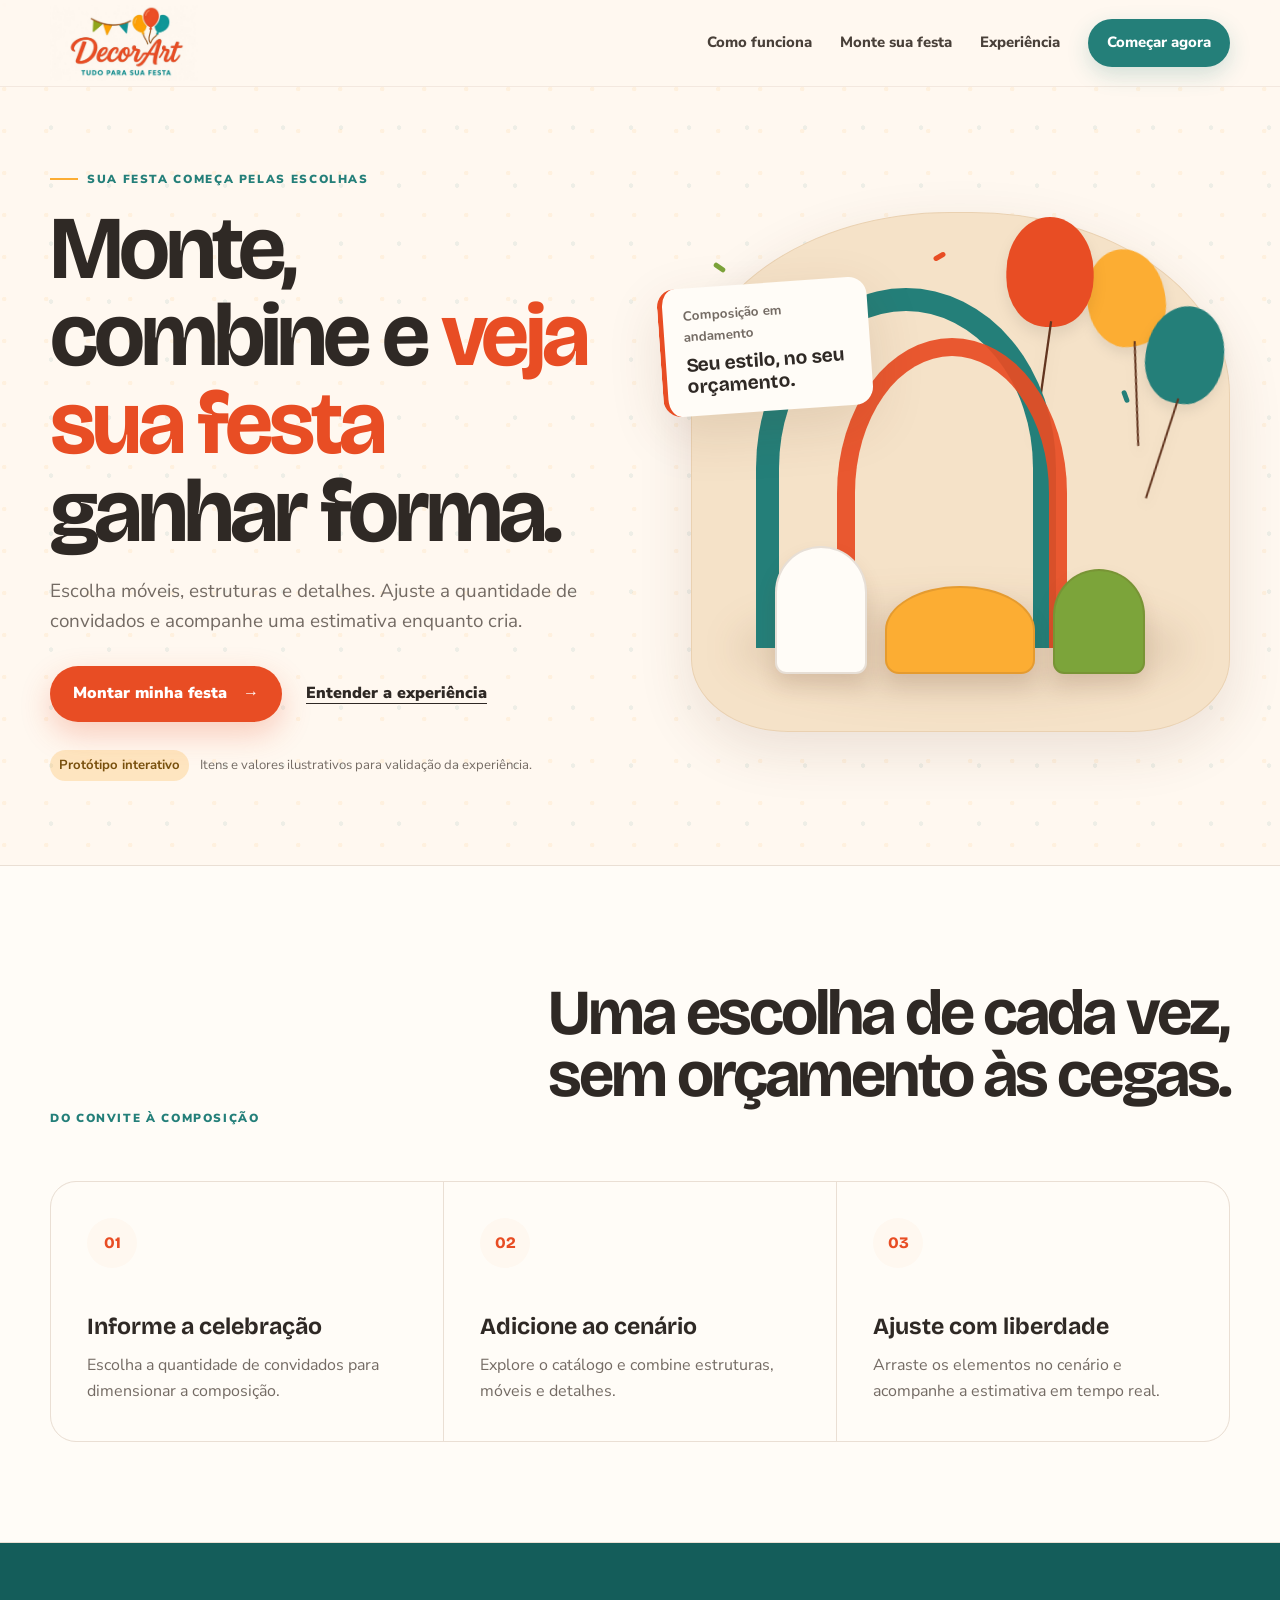
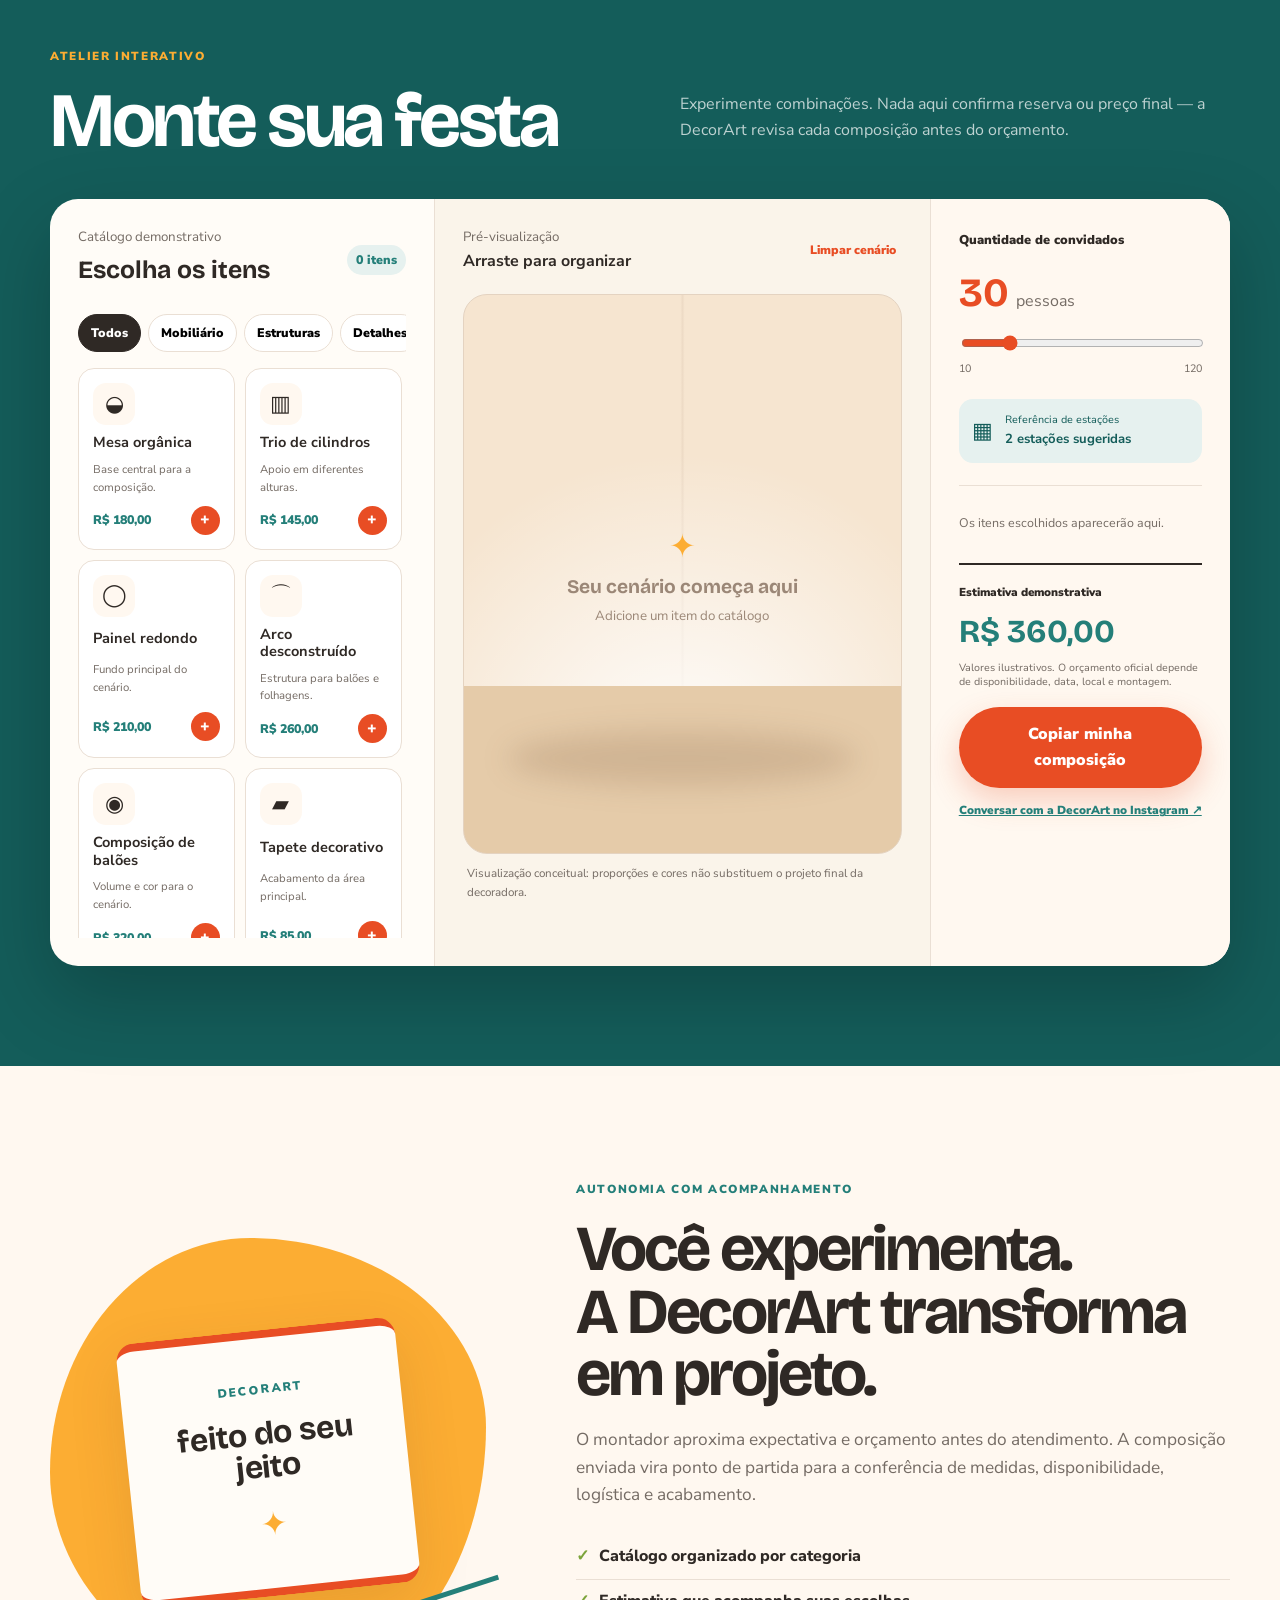
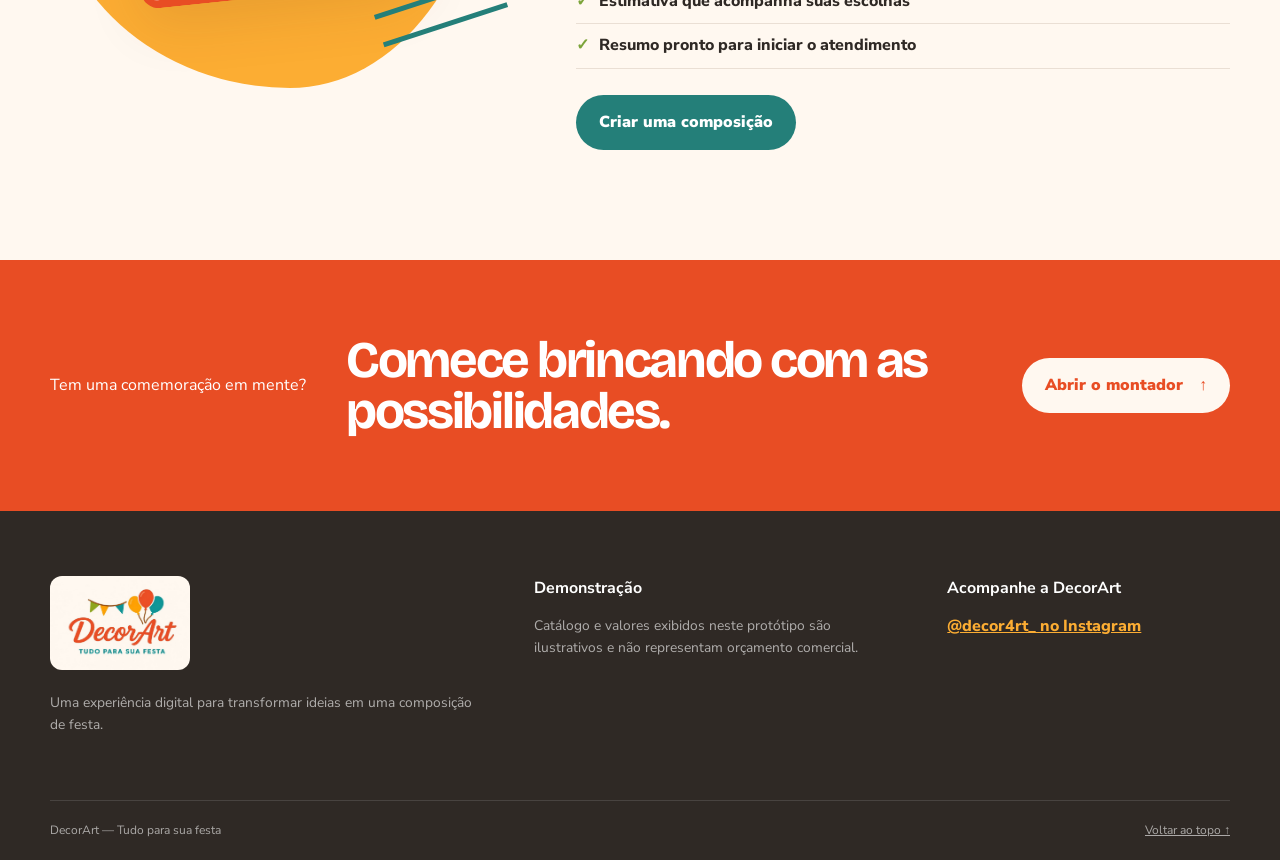
==== docs/index.html @ 65b1c670 "feat: publish interactive DecorArt demo" ====
<!doctype html>
<html lang="pt-BR">
<head>
<meta charset="utf-8">
<meta name="viewport" content="width=device-width, initial-scale=1">
<meta name="description" content="Protótipo interativo DecorArt para montar uma composição de festa.">
<meta name="robots" content="noindex,nofollow">
<meta name="theme-color" content="#e84d24">
<title>DecorArt — Monte sua festa</title>
<meta property="og:title" content="DecorArt — Monte sua festa">
<meta property="og:description" content="Protótipo interativo para escolher itens, organizar o cenário e acompanhar uma estimativa demonstrativa.">
<meta property="og:type" content="website">
<meta property="og:url" content="https://rsfbinformatica-n3.github.io/decorart-demo/">
<meta property="og:image" content="https://rsfbinformatica-n3.github.io/decorart-demo/assets/img/decorart-logo.jpg">
<link rel="icon" href="assets/img/decorart-logo.jpg">
<link rel="preconnect" href="https://fonts.googleapis.com">
<link rel="preconnect" href="https://fonts.gstatic.com" crossorigin>
<link href="https://fonts.googleapis.com/css2?family=Bricolage+Grotesque:opsz,wght@12..96,500;12..96,600;12..96,700;12..96,800&family=Nunito+Sans:wght@400;500;600;700;800&display=swap" rel="stylesheet">
<link rel="stylesheet" href="assets/css/site.css">
</head>
<body class="decorart-theme">
<a class="skip-link" href="#conteudo">Pular para o conteúdo</a>
<header class="site-header" id="topo"><div class="shell nav-wrap">
<a class="brand" href="./" aria-label="DecorArt — início"><img src="assets/img/decorart-logo.jpg" alt="DecorArt — Tudo para sua festa" width="190" height="134"></a>
<button class="nav-toggle" type="button" aria-expanded="false" aria-controls="menu-principal"><span></span><span></span><span></span><span class="sr-only">Abrir menu</span></button>
<nav id="menu-principal" class="main-nav" aria-label="Navegação principal"><a href="#como-funciona">Como funciona</a><a href="#montador">Monte sua festa</a><a href="#experiencia">Experiência</a><a class="nav-cta" href="#montador">Começar agora</a></nav>
</div></header>

<main id="conteudo">
  <section class="hero">
    <div class="shell hero-grid">
      <div class="hero-copy">
        <span class="eyebrow"><i></i> Sua festa começa pelas escolhas</span>
        <h1>Monte, combine e <em>veja sua festa</em> ganhar forma.</h1>
        <p class="hero-lead">Escolha móveis, estruturas e detalhes. Ajuste a quantidade de convidados e acompanhe uma estimativa enquanto cria.</p>
        <div class="hero-actions">
          <a class="button button-primary" href="#montador">Montar minha festa <span>→</span></a>
          <a class="text-link" href="#como-funciona">Entender a experiência</a>
        </div>
        <div class="demo-note"><strong>Protótipo interativo</strong><span>Itens e valores ilustrativos para validação da experiência.</span></div>
      </div>
      <div class="hero-scene" aria-label="Ilustração de uma composição de festa">
        <div class="confetti c1"></div><div class="confetti c2"></div><div class="confetti c3"></div>
        <div class="balloon b1"></div><div class="balloon b2"></div><div class="balloon b3"></div>
        <div class="arch arch-one"></div><div class="arch arch-two"></div>
        <div class="display-table"><span></span><span></span><span></span></div>
        <div class="scene-card"><small>Composição em andamento</small><strong>Seu estilo, no seu orçamento.</strong></div>
      </div>
    </div>
  </section>

  <section id="como-funciona" class="process-section">
    <div class="shell">
      <div class="section-heading"><span class="eyebrow">Do convite à composição</span><h2>Uma escolha de cada vez,<br>sem orçamento às cegas.</h2></div>
      <div class="process-grid">
        <article><span class="step-icon">01</span><h3>Informe a celebração</h3><p>Escolha a quantidade de convidados para dimensionar a composição.</p></article>
        <article><span class="step-icon">02</span><h3>Adicione ao cenário</h3><p>Explore o catálogo e combine estruturas, móveis e detalhes.</p></article>
        <article><span class="step-icon">03</span><h3>Ajuste com liberdade</h3><p>Arraste os elementos no cenário e acompanhe a estimativa em tempo real.</p></article>
      </div>
    </div>
  </section>

  <section id="montador" class="builder-section">
    <div class="shell">
      <div class="builder-intro">
        <div><span class="eyebrow light">Atelier interativo</span><h2>Monte sua festa</h2></div>
        <p>Experimente combinações. Nada aqui confirma reserva ou preço final — a DecorArt revisa cada composição antes do orçamento.</p>
      </div>
      <div class="builder-app" data-builder>
        <aside class="catalog-panel">
          <div class="panel-head"><div><small>Catálogo demonstrativo</small><h3>Escolha os itens</h3></div><span class="item-counter" data-item-counter>0 itens</span></div>
          <div class="category-filters" data-filters></div>
          <div class="catalog-grid" data-catalog></div>
        </aside>
        <section class="stage-panel">
          <div class="stage-toolbar"><div><small>Pré-visualização</small><strong>Arraste para organizar</strong></div><button type="button" class="clear-button" data-clear>Limpar cenário</button></div>
          <div class="party-stage" data-stage>
            <div class="stage-empty" data-empty><span>✦</span><strong>Seu cenário começa aqui</strong><small>Adicione um item do catálogo</small></div>
            <div class="stage-floor"></div>
          </div>
          <p class="stage-hint">Visualização conceitual: proporções e cores não substituem o projeto final da decoradora.</p>
        </section>
        <aside class="budget-panel">
          <div class="guest-control">
            <label for="guest-count">Quantidade de convidados</label>
            <div class="guest-value"><strong data-guest-output>30</strong><span>pessoas</span></div>
            <input id="guest-count" type="range" min="10" max="120" step="5" value="30" data-guests>
            <div class="range-labels"><span>10</span><span>120</span></div>
          </div>
          <div class="station-suggestion"><span>▦</span><div><small>Referência de estações</small><strong data-stations>2 estações sugeridas</strong></div></div>
          <div class="selection-list" data-selection><p class="empty-selection">Os itens escolhidos aparecerão aqui.</p></div>
          <div class="budget-total"><span>Estimativa demonstrativa</span><strong data-total>R$ 0,00</strong><small>Valores ilustrativos. O orçamento oficial depende de disponibilidade, data, local e montagem.</small></div>
          <button type="button" class="button button-primary button-full" data-summary>Copiar minha composição</button>
          <a class="instagram-cta" href="https://www.instagram.com/decor4rt_/" target="_blank" rel="noopener">Conversar com a DecorArt no Instagram ↗</a>
          <p class="copy-status" aria-live="polite" data-copy-status></p>
        </aside>
      </div>
    </div>
  </section>

  <section id="experiencia" class="experience-section">
    <div class="shell experience-grid">
      <div class="experience-art" aria-hidden="true"><div class="ticket"><span>DECORART</span><strong>feito do seu jeito</strong><i>✦</i></div><div class="ribbon"></div></div>
      <div class="experience-copy"><span class="eyebrow">Autonomia com acompanhamento</span><h2>Você experimenta.<br>A DecorArt transforma em projeto.</h2><p>O montador aproxima expectativa e orçamento antes do atendimento. A composição enviada vira ponto de partida para a conferência de medidas, disponibilidade, logística e acabamento.</p><ul><li>Catálogo organizado por categoria</li><li>Estimativa que acompanha suas escolhas</li><li>Resumo pronto para iniciar o atendimento</li></ul><a class="button button-secondary" href="#montador">Criar uma composição</a></div>
    </div>
  </section>

  <section class="final-cta"><div class="shell final-cta-inner"><span>Tem uma comemoração em mente?</span><h2>Comece brincando com as possibilidades.</h2><a class="button button-cream" href="#montador">Abrir o montador <span>↑</span></a></div></section>
</main>

<footer class="site-footer"><div class="shell footer-grid"><div><img class="footer-logo" src="assets/img/decorart-logo.jpg" alt="DecorArt" width="156" height="110"><p>Uma experiência digital para transformar ideias em uma composição de festa.</p></div><div><strong>Demonstração</strong><p>Catálogo e valores exibidos neste protótipo são ilustrativos e não representam orçamento comercial.</p></div><div><strong>Acompanhe a DecorArt</strong><a class="footer-link" href="https://www.instagram.com/decor4rt_/" target="_blank" rel="noopener">@decor4rt_ no Instagram</a></div></div><div class="shell footer-bottom"><span>DecorArt — Tudo para sua festa</span><a href="#topo">Voltar ao topo ↑</a></div></footer>
<script src="assets/js/builder.js"></script>
</body></html>
---- docs/assets/css/site.css ----
:root{--cream:#fff8f0;--paper:#fffcf7;--coral:#e84d24;--coral-dark:#c83d1b;--teal:#247f79;--teal-dark:#145d5a;--yellow:#fcad33;--green:#7ca43a;--cocoa:#62351f;--ink:#2f2925;--muted:#746b64;--line:#eadfd4;--white:#fff;--shadow:0 18px 55px rgba(88,48,28,.12);--display:"Bricolage Grotesque",sans-serif;--body:"Nunito Sans",sans-serif}*{box-sizing:border-box}html{scroll-behavior:smooth;max-width:100%;overflow-x:hidden}body{margin:0;background:var(--cream);color:var(--ink);font-family:var(--body);font-size:16px;line-height:1.6;-webkit-font-smoothing:antialiased;max-width:100%;overflow-x:hidden}body:before{content:"";position:fixed;inset:0;z-index:-1;pointer-events:none;background-image:radial-gradient(circle at 10% 12%,rgba(252,173,51,.09) 0 2px,transparent 2.5px),radial-gradient(circle at 88% 20%,rgba(36,127,121,.08) 0 2px,transparent 2.5px);background-size:42px 42px,58px 58px}.shell{width:min(1180px,calc(100% - 40px));margin-inline:auto}.skip-link{position:fixed;top:10px;left:10px;transform:translateY(-150%);z-index:100;background:var(--ink);color:#fff;padding:10px 16px;border-radius:8px}.skip-link:focus{transform:none}.sr-only{position:absolute;width:1px;height:1px;padding:0;margin:-1px;overflow:hidden;clip:rect(0,0,0,0);white-space:nowrap;border:0}a{color:inherit}button,input{font:inherit}.site-header{position:sticky;top:0;z-index:50;background:rgba(255,248,240,.92);backdrop-filter:blur(14px);border-bottom:1px solid rgba(98,53,31,.08)}.nav-wrap{height:86px;display:flex;align-items:center;justify-content:space-between}.brand{width:148px;height:76px;overflow:hidden;display:block}.brand img{width:100%;height:100%;object-fit:cover;object-position:center}.main-nav{display:flex;align-items:center;gap:28px}.main-nav a{text-decoration:none;font-weight:800;font-size:.93rem;color:#494039}.main-nav a:not(.nav-cta):hover{color:var(--coral)}.nav-cta{background:var(--teal);color:#fff!important;padding:12px 19px;border-radius:999px;box-shadow:0 8px 22px rgba(36,127,121,.2)}.nav-toggle{display:none;border:0;background:none;padding:8px}.nav-toggle span:not(.sr-only){display:block;width:24px;height:2px;background:var(--ink);margin:5px}.hero{padding:76px 0 84px;overflow:hidden}.hero-grid{display:grid;grid-template-columns:1.03fr .97fr;align-items:center;gap:68px}.eyebrow{display:inline-flex;align-items:center;gap:9px;text-transform:uppercase;letter-spacing:.14em;font-size:.73rem;font-weight:900;color:var(--teal)}.eyebrow i{width:28px;height:2px;background:var(--yellow);display:inline-block}.hero h1,.section-heading h2,.builder-intro h2,.experience-copy h2,.final-cta h2{font-family:var(--display);margin:16px 0 20px;letter-spacing:-.045em;line-height:.98}.hero h1{font-size:clamp(3.6rem,7vw,6.4rem);max-width:720px}.hero h1 em{font-style:normal;color:var(--coral);position:relative}.hero h1 em:after{content:"";position:absolute;left:3px;right:0;bottom:-4px;height:8px;background:url("data:image/svg+xml,%3Csvg xmlns='http://www.w3.org/2000/svg' width='300' height='8' viewBox='0 0 300 8'%3E%3Cpath d='M1 6c70-8 167 5 298-4' fill='none' stroke='%23fcad33' stroke-width='3' stroke-linecap='round'/%3E%3C/svg%3E") center/100% 100% no-repeat}.hero-lead{font-size:1.18rem;color:var(--muted);max-width:590px}.hero-actions{display:flex;align-items:center;gap:24px;margin-top:30px}.button{display:inline-flex;align-items:center;justify-content:center;gap:16px;border:0;border-radius:999px;padding:15px 23px;font-weight:900;text-decoration:none;cursor:pointer;transition:transform .2s,box-shadow .2s,background .2s}.button:hover{transform:translateY(-2px)}.button-primary{background:var(--coral);color:#fff;box-shadow:0 12px 30px rgba(232,77,36,.25)}.button-primary:hover{background:var(--coral-dark)}.button-secondary{background:var(--teal);color:#fff}.button-cream{background:var(--cream);color:var(--coral)}.text-link{font-weight:900;text-underline-offset:5px}.demo-note{display:flex;gap:11px;align-items:center;margin-top:28px;font-size:.82rem;color:var(--muted)}.demo-note strong{background:rgba(252,173,51,.25);color:#79500d;padding:5px 9px;border-radius:999px}.hero-scene{position:relative;min-height:520px;border-radius:48% 48% 18% 18%/35% 35% 14% 14%;background:#f5e2c8;border:1px solid #ead1b1;box-shadow:var(--shadow);isolation:isolate}.hero-scene:after{content:"";position:absolute;left:8%;right:8%;bottom:7%;height:18%;border-radius:50%;background:rgba(98,53,31,.11);filter:blur(18px);z-index:-1}.balloon{position:absolute;width:78px;height:98px;border-radius:50% 50% 45% 45%;filter:drop-shadow(0 7px 6px rgba(0,0,0,.08))}.balloon:after{content:"";position:absolute;top:95%;left:50%;height:105px;border-left:2px solid var(--cocoa);transform:rotate(8deg);transform-origin:top}.b1{background:var(--yellow);right:12%;top:7%;transform:rotate(-10deg)}.b2{background:var(--coral);right:26%;top:2%;transform:scale(1.12)}.b3{background:var(--teal);right:1%;top:18%;transform:rotate(10deg)}.arch{position:absolute;border-radius:50% 50% 0 0;border-style:solid;border-bottom:0}.arch-one{width:300px;height:360px;border-width:23px;border-color:var(--teal);left:12%;bottom:16%}.arch-two{width:230px;height:310px;border-width:18px;border-color:var(--coral);left:27%;bottom:16%;opacity:.92}.display-table{position:absolute;left:8%;right:8%;bottom:11%;display:flex;justify-content:center;align-items:flex-end;gap:18px}.display-table span{width:92px;height:128px;border-radius:50px 50px 12px 12px;background:var(--paper);border:2px solid rgba(98,53,31,.15);box-shadow:0 12px 20px rgba(98,53,31,.13)}.display-table span:nth-child(2){width:150px;height:88px;border-radius:50% 50% 14px 14px;background:var(--yellow)}.display-table span:nth-child(3){height:105px;background:var(--green)}.scene-card{position:absolute;left:-32px;top:70px;width:210px;background:var(--paper);padding:18px 20px;border-radius:18px;box-shadow:var(--shadow);transform:rotate(-4deg);border-left:5px solid var(--coral)}.scene-card small{display:block;color:var(--muted);font-weight:700}.scene-card strong{font-family:var(--display);display:block;font-size:1.2rem;line-height:1.15;margin-top:5px}.confetti{position:absolute;width:13px;height:5px;border-radius:6px}.c1{background:var(--green);left:4%;top:10%;transform:rotate(35deg)}.c2{background:var(--coral);left:45%;top:8%;transform:rotate(-30deg)}.c3{background:var(--teal);right:18%;top:35%;transform:rotate(70deg)}.process-section{padding:100px 0;background:var(--paper);border-block:1px solid var(--line)}.section-heading{display:flex;justify-content:space-between;align-items:flex-end;gap:30px}.section-heading h2{font-size:clamp(2.5rem,5vw,4.5rem)}.process-grid{display:grid;grid-template-columns:repeat(3,1fr);gap:1px;margin-top:54px;background:var(--line);border:1px solid var(--line);border-radius:26px;overflow:hidden}.process-grid article{background:var(--paper);padding:36px;min-height:250px}.step-icon{display:flex;width:50px;height:50px;align-items:center;justify-content:center;border-radius:50%;background:var(--cream);color:var(--coral);font-family:var(--display);font-weight:800}.process-grid h3{font-family:var(--display);font-size:1.45rem;margin:40px 0 8px}.process-grid p{color:var(--muted);margin:0}.builder-section{padding:100px 0;background:var(--teal-dark);color:#fff}.builder-intro{display:flex;align-items:flex-end;justify-content:space-between;gap:40px;margin-bottom:40px}.builder-intro h2{font-size:clamp(3rem,6vw,5rem);margin-bottom:0}.builder-intro p{max-width:550px;color:rgba(255,255,255,.72)}.eyebrow.light{color:var(--yellow)}.builder-app{display:grid;grid-template-columns:1.05fr 1.35fr .82fr;background:var(--paper);color:var(--ink);border-radius:28px;overflow:hidden;box-shadow:0 30px 80px rgba(0,0,0,.22);min-height:710px;min-width:0}.builder-app,.catalog-panel,.stage-panel,.budget-panel{min-width:0}.catalog-panel,.budget-panel{padding:28px}.catalog-panel{border-right:1px solid var(--line)}.budget-panel{border-left:1px solid var(--line);background:var(--cream)}.panel-head,.stage-toolbar{display:flex;justify-content:space-between;align-items:center;gap:15px;flex-wrap:wrap}.panel-head small,.stage-toolbar small{color:var(--muted);display:block}.panel-head h3{font-family:var(--display);font-size:1.55rem;margin:2px 0}.item-counter{font-size:.78rem;font-weight:900;color:var(--teal);background:#e6f1ef;padding:5px 9px;border-radius:999px}.category-filters{display:flex;gap:7px;overflow:auto;padding:22px 0 16px;scrollbar-width:none;max-width:100%}.filter-chip{border:1px solid var(--line);background:#fff;border-radius:999px;padding:8px 12px;white-space:nowrap;font-size:.78rem;font-weight:900;cursor:pointer}.filter-chip.active{background:var(--ink);border-color:var(--ink);color:#fff}.catalog-grid{display:grid;grid-template-columns:repeat(2,minmax(0,1fr));gap:10px;max-height:570px;overflow:auto;padding-right:4px;width:100%}.catalog-card{border:1px solid var(--line);background:#fff;border-radius:16px;padding:14px;display:grid;gap:9px;transition:.2s}.catalog-card:hover{border-color:var(--yellow);transform:translateY(-2px)}.catalog-icon{width:42px;height:42px;border-radius:13px;display:grid;place-items:center;background:var(--cream);font-size:1.35rem}.catalog-card strong{font-size:.91rem;line-height:1.2}.catalog-card small{font-size:.7rem;color:var(--muted)}.catalog-card footer{display:flex;align-items:center;justify-content:space-between}.catalog-card footer span{color:var(--teal);font-size:.78rem;font-weight:900}.add-item{width:29px;height:29px;border-radius:50%;border:0;background:var(--coral);color:#fff;font-weight:900;cursor:pointer}.stage-panel{padding:28px;background:#faf4ea;min-width:0}.stage-toolbar strong{display:block}.clear-button{border:0;background:transparent;color:var(--coral);font-size:.76rem;font-weight:900;cursor:pointer}.party-stage{height:560px;margin-top:20px;position:relative;overflow:hidden;border-radius:24px;border:1px solid #e4d3c1;background:linear-gradient(#f6e5d0 0 70%,#e5cba9 70%);touch-action:none}.party-stage:before{content:"";position:absolute;inset:0 0 30%;background:radial-gradient(circle at 50% 120%,rgba(255,255,255,.95),transparent 60%),linear-gradient(90deg,transparent 49.5%,rgba(98,53,31,.06) 50%,transparent 50.5%);pointer-events:none}.stage-floor{position:absolute;left:10%;right:10%;bottom:12%;height:10%;background:rgba(98,53,31,.15);filter:blur(14px);border-radius:50%;pointer-events:none}.stage-empty{position:absolute;inset:0;display:flex;flex-direction:column;align-items:center;justify-content:center;color:#9b8777;z-index:2}.stage-empty span{font-size:2rem;color:var(--yellow)}.stage-empty strong{font-family:var(--display);font-size:1.2rem}.stage-empty small{margin-top:3px}.stage-item{position:absolute;width:96px;min-height:84px;background:#fff;border:2px solid var(--teal);border-radius:18px;padding:12px 8px;text-align:center;box-shadow:0 12px 30px rgba(77,50,31,.17);cursor:grab;user-select:none;touch-action:none;z-index:4}.stage-item:active{cursor:grabbing}.stage-item .visual-icon{display:block;font-size:1.85rem}.stage-item strong{display:block;font-size:.72rem;line-height:1.1}.stage-item .qty-badge{position:absolute;top:-8px;right:-8px;background:var(--coral);color:#fff;width:23px;height:23px;border-radius:50%;font-size:.7rem;display:grid;place-items:center;font-weight:900}.stage-hint{font-size:.72rem;color:var(--muted);margin:10px 4px}.guest-control label{font-size:.8rem;font-weight:900}.guest-value{display:flex;align-items:baseline;gap:7px;margin:8px 0}.guest-value strong{font-family:var(--display);font-size:2.5rem;color:var(--coral)}.guest-value span{color:var(--muted)}input[type=range]{width:100%;accent-color:var(--coral)}.range-labels{display:flex;justify-content:space-between;font-size:.67rem;color:var(--muted)}.station-suggestion{display:flex;align-items:center;gap:12px;margin:22px 0;padding:13px;background:#e6f1ef;border-radius:14px;color:var(--teal-dark)}.station-suggestion>span{font-size:1.4rem}.station-suggestion small,.station-suggestion strong{display:block}.station-suggestion small{font-size:.66rem}.station-suggestion strong{font-size:.82rem}.selection-list{border-top:1px solid var(--line);padding-top:15px;max-height:210px;overflow:auto}.empty-selection{font-size:.78rem;color:var(--muted)}.selection-row{display:grid;grid-template-columns:1fr auto;gap:8px;align-items:center;padding:9px 0;border-bottom:1px dashed var(--line)}.selection-row strong{font-size:.78rem}.selection-row small{display:block;color:var(--muted)}.qty-controls{display:flex;align-items:center;gap:7px}.qty-controls button{width:24px;height:24px;border-radius:50%;border:1px solid var(--line);background:#fff;cursor:pointer}.qty-controls span{font-weight:900;font-size:.75rem}.budget-total{margin-top:18px;padding-top:18px;border-top:2px solid var(--ink)}.budget-total>span,.budget-total>small{display:block}.budget-total>span{font-size:.72rem;font-weight:900}.budget-total>strong{font-family:var(--display);display:block;font-size:2rem;color:var(--teal);margin:4px 0}.budget-total>small{font-size:.65rem;color:var(--muted);line-height:1.35}.button-full{width:100%;margin-top:18px}.instagram-cta{display:block;text-align:center;font-size:.73rem;font-weight:900;color:var(--teal);margin-top:13px}.copy-status{min-height:20px;text-align:center;font-size:.72rem;color:var(--green);font-weight:800}.experience-section{padding:110px 0}.experience-grid{display:grid;grid-template-columns:.8fr 1.2fr;gap:90px;align-items:center}.experience-art{min-height:450px;position:relative;background:var(--yellow);border-radius:46% 54% 45% 55%/52% 42% 58% 48%;display:grid;place-items:center}.ticket{width:280px;background:var(--paper);padding:38px 26px;border-radius:18px;box-shadow:var(--shadow);transform:rotate(-6deg);text-align:center;border-block:8px solid var(--coral)}.ticket span{letter-spacing:.2em;color:var(--teal);font-size:.75rem;font-weight:900}.ticket strong{font-family:var(--display);display:block;font-size:2rem;line-height:1.05;margin:15px 0}.ticket i{font-style:normal;color:var(--yellow);font-size:2rem}.ribbon{position:absolute;width:130px;height:34px;border:5px solid var(--teal);border-left:0;border-right:0;right:-20px;bottom:60px;transform:rotate(-18deg)}.experience-copy h2{font-size:clamp(2.8rem,5vw,4.8rem)}.experience-copy p{font-size:1.08rem;color:var(--muted)}.experience-copy ul{list-style:none;padding:0;margin:26px 0}.experience-copy li{padding:9px 0;border-bottom:1px solid var(--line);font-weight:800}.experience-copy li:before{content:"✓";color:var(--green);margin-right:10px}.final-cta{background:var(--coral);color:#fff;padding:75px 0}.final-cta-inner{display:grid;grid-template-columns:.7fr 1.7fr auto;align-items:center;gap:30px}.final-cta h2{font-size:clamp(2.2rem,4vw,4rem);margin:0}.site-footer{background:var(--ink);color:#fff;padding:65px 0 20px}.footer-grid{display:grid;grid-template-columns:1.2fr 1fr .8fr;gap:60px}.footer-grid p{color:rgba(255,255,255,.62);font-size:.86rem}.footer-logo{width:140px;height:94px;object-fit:cover;border-radius:12px}.footer-link{display:block;color:var(--yellow);margin-top:13px;font-weight:800}.footer-bottom{display:flex;justify-content:space-between;border-top:1px solid rgba(255,255,255,.12);margin-top:50px;padding-top:20px;font-size:.75rem;color:rgba(255,255,255,.6)}.footer-bottom a{color:inherit}.simple-page{padding:80px 0;min-height:60vh}.simple-page h1{font-family:var(--display);font-size:3rem}@media(max-width:1050px){.hero-grid{grid-template-columns:1fr;gap:50px}.hero-copy{max-width:760px}.hero-scene{max-width:650px;width:100%;margin:auto}.builder-app{grid-template-columns:1fr 1.15fr}.budget-panel{grid-column:1/-1;border-left:0;border-top:1px solid var(--line);display:grid;grid-template-columns:1fr 1fr;gap:20px}.budget-total,.button-full,.instagram-cta,.copy-status{grid-column:2}.experience-grid{gap:50px}.final-cta-inner{grid-template-columns:1fr auto}.final-cta-inner>span{grid-column:1/-1}}@media(max-width:760px){.shell{width:min(100% - 24px,1180px)}.nav-wrap{height:72px}.brand{width:118px;height:62px}.nav-toggle{display:block}.main-nav{position:absolute;top:72px;left:12px;right:12px;background:var(--paper);border:1px solid var(--line);border-radius:18px;padding:18px;display:none;flex-direction:column;align-items:stretch;gap:12px;box-shadow:var(--shadow)}.main-nav.open{display:flex}.main-nav a{padding:8px}.nav-cta{text-align:center}.hero{padding:42px 0 60px}.hero h1{font-size:clamp(3rem,15vw,4.6rem)}.hero-actions{align-items:flex-start;flex-direction:column}.demo-note{align-items:flex-start;flex-direction:column}.hero-scene{min-height:400px;border-radius:36px}.scene-card{left:14px;top:20px}.arch-one{width:240px;height:280px}.arch-two{width:180px;height:240px}.balloon{width:58px;height:75px}.process-section,.builder-section,.experience-section{padding:70px 0}.section-heading,.builder-intro{display:block}.process-grid{grid-template-columns:1fr}.process-grid article{min-height:0}.builder-app{grid-template-columns:1fr}.catalog-panel{border-right:0;border-bottom:1px solid var(--line);padding:18px}.catalog-grid{max-height:none}.stage-panel{padding:18px}.party-stage{height:430px}.budget-panel{grid-column:auto;display:block;border-top:1px solid var(--line)}.budget-total,.button-full,.instagram-cta,.copy-status{grid-column:auto}.experience-grid{grid-template-columns:1fr;gap:50px}.experience-art{min-height:360px}.ticket{width:230px}.final-cta-inner{display:flex;flex-direction:column;align-items:flex-start}.footer-grid{grid-template-columns:1fr;gap:30px}.footer-bottom{align-items:flex-start;flex-direction:column;gap:10px}}@media(max-width:420px){.catalog-grid{grid-template-columns:1fr 1fr}.catalog-card{padding:11px}.hero h1{font-size:3.15rem}.party-stage{height:390px}}@media(prefers-reduced-motion:reduce){html{scroll-behavior:auto}*,*:before,*:after{transition:none!important;animation:none!important}}:focus-visible{outline:3px solid var(--yellow);outline-offset:3px}
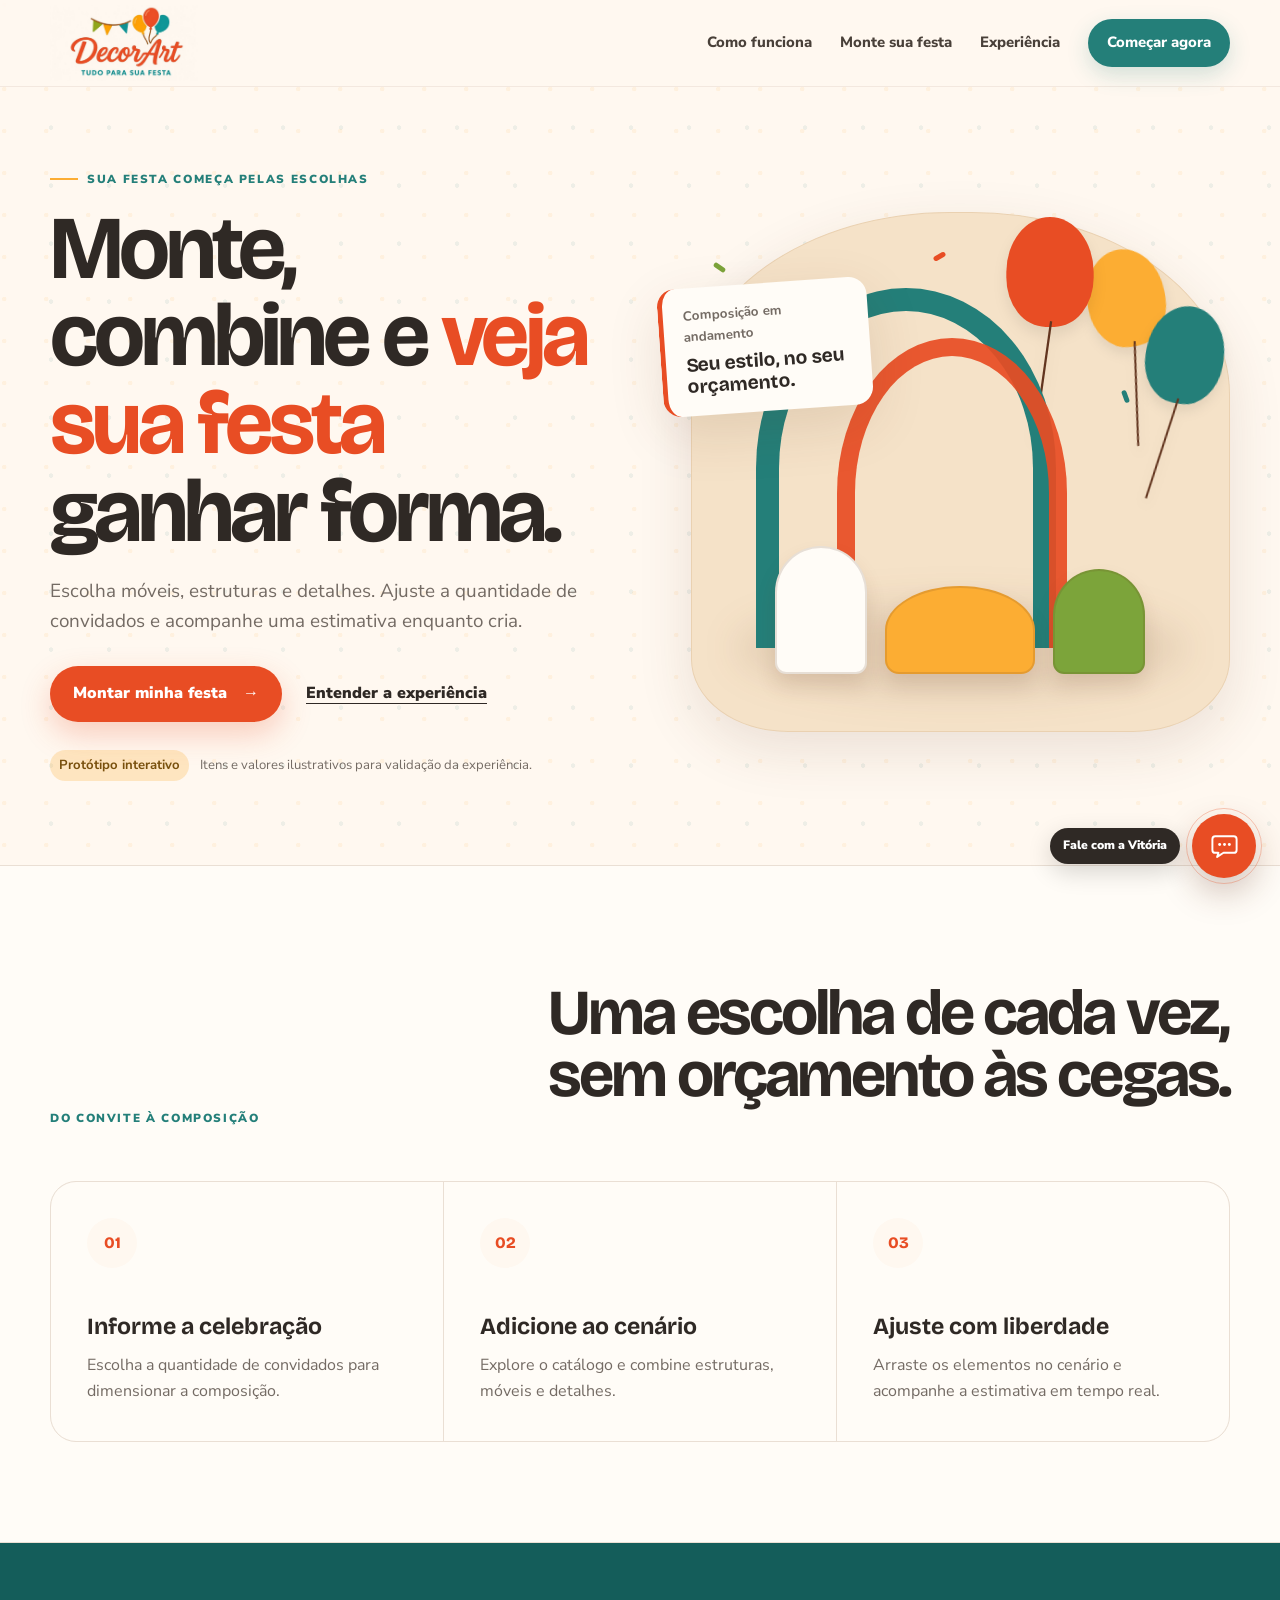
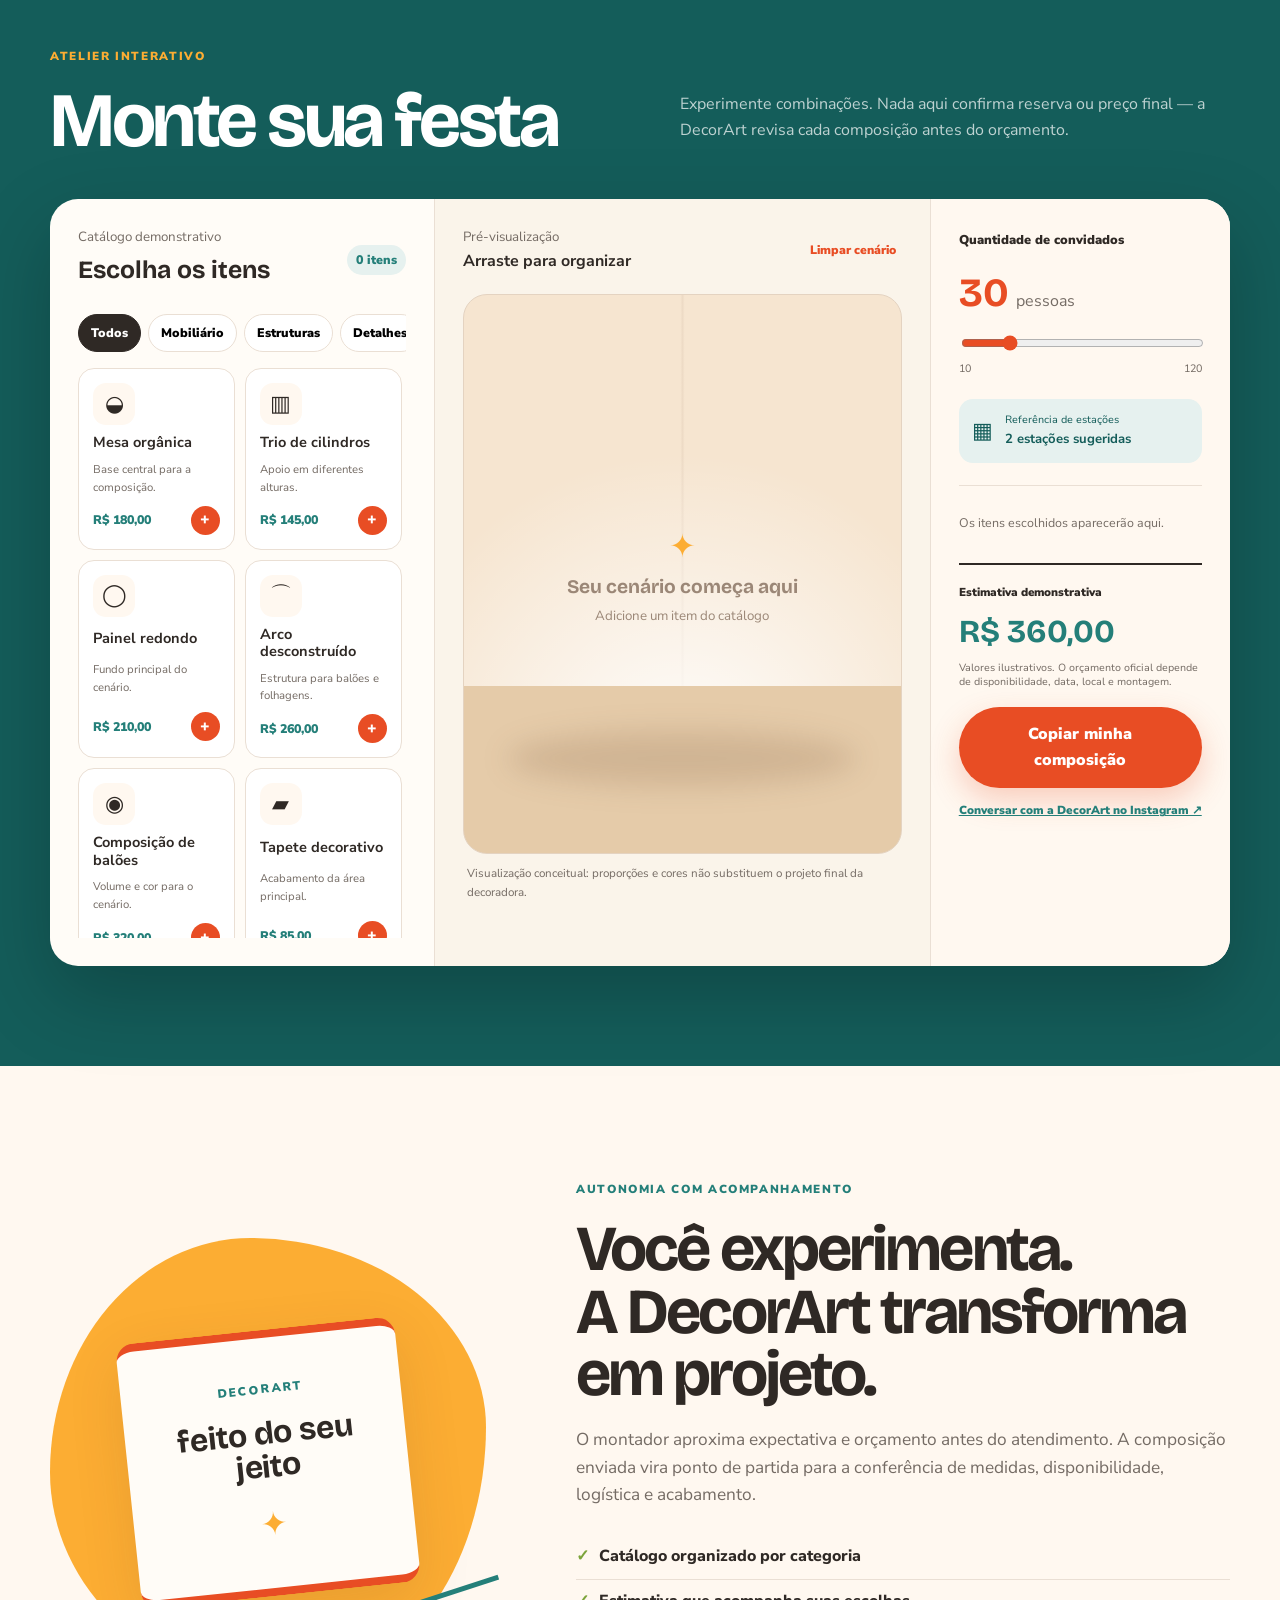
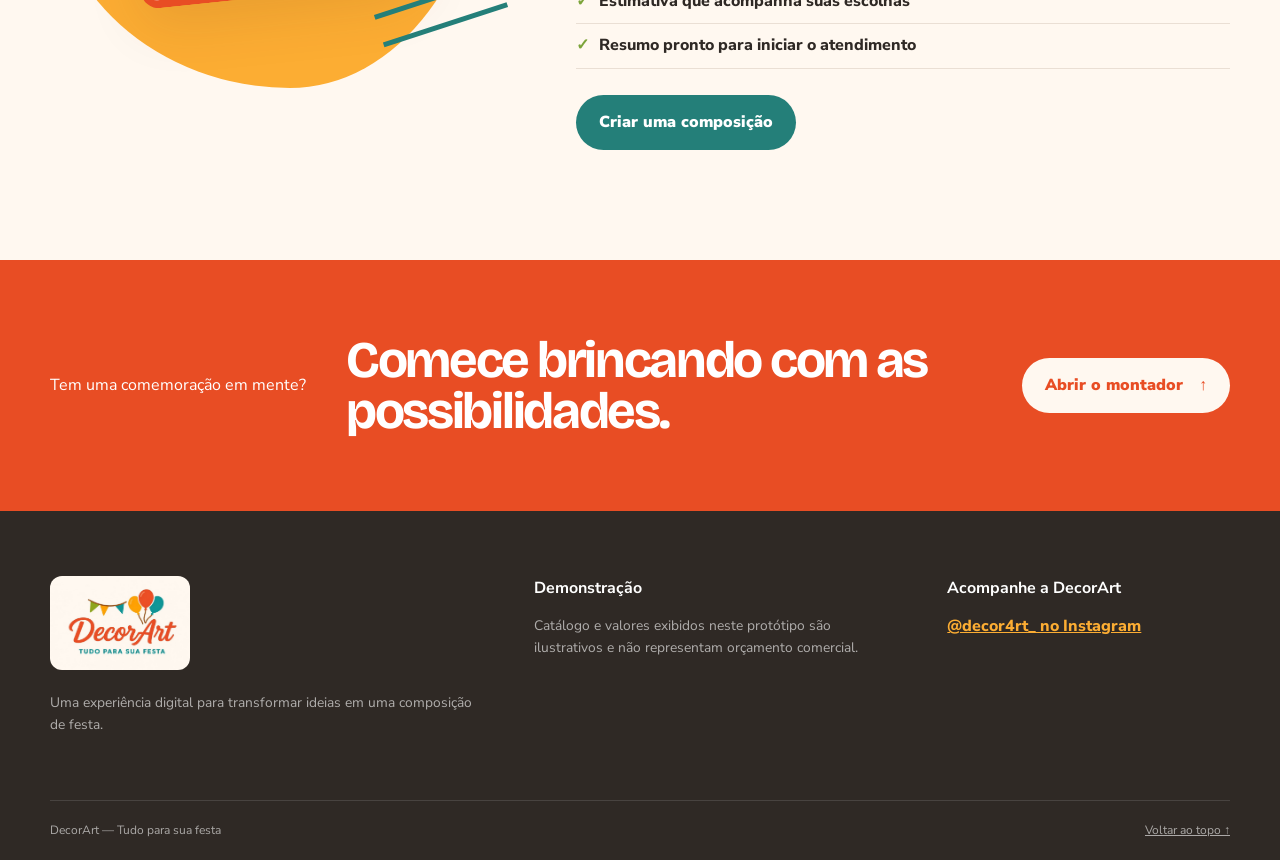
==== commit 4e0190c8: "feat: add Vitória chat assistant to static demo and theme - docs: chat-widget.js + site.css inclusio" ====
--- a/docs/index.html
+++ b/docs/index.html
@@ -110,4 +110,5 @@
 
 <footer class="site-footer"><div class="shell footer-grid"><div><img class="footer-logo" src="assets/img/decorart-logo.jpg" alt="DecorArt" width="156" height="110"><p>Uma experiência digital para transformar ideias em uma composição de festa.</p></div><div><strong>Demonstração</strong><p>Catálogo e valores exibidos neste protótipo são ilustrativos e não representam orçamento comercial.</p></div><div><strong>Acompanhe a DecorArt</strong><a class="footer-link" href="https://www.instagram.com/decor4rt_/" target="_blank" rel="noopener">@decor4rt_ no Instagram</a></div></div><div class="shell footer-bottom"><span>DecorArt — Tudo para sua festa</span><a href="#topo">Voltar ao topo ↑</a></div></footer>
 <script src="assets/js/builder.js"></script>
+<script src="assets/js/chat-widget.js"></script>
 </body></html>
--- a/docs/assets/css/site.css
+++ b/docs/assets/css/site.css
@@ -1 +1 @@
-:root{--cream:#fff8f0;--paper:#fffcf7;--coral:#e84d24;--coral-dark:#c83d1b;--teal:#247f79;--teal-dark:#145d5a;--yellow:#fcad33;--green:#7ca43a;--cocoa:#62351f;--ink:#2f2925;--muted:#746b64;--line:#eadfd4;--white:#fff;--shadow:0 18px 55px rgba(88,48,28,.12);--display:"Bricolage Grotesque",sans-serif;--body:"Nunito Sans",sans-serif}*{box-sizing:border-box}html{scroll-behavior:smooth;max-width:100%;overflow-x:hidden}body{margin:0;background:var(--cream);color:var(--ink);font-family:var(--body);font-size:16px;line-height:1.6;-webkit-font-smoothing:antialiased;max-width:100%;overflow-x:hidden}body:before{content:"";position:fixed;inset:0;z-index:-1;pointer-events:none;background-image:radial-gradient(circle at 10% 12%,rgba(252,173,51,.09) 0 2px,transparent 2.5px),radial-gradient(circle at 88% 20%,rgba(36,127,121,.08) 0 2px,transparent 2.5px);background-size:42px 42px,58px 58px}.shell{width:min(1180px,calc(100% - 40px));margin-inline:auto}.skip-link{position:fixed;top:10px;left:10px;transform:translateY(-150%);z-index:100;background:var(--ink);color:#fff;padding:10px 16px;border-radius:8px}.skip-link:focus{transform:none}.sr-only{position:absolute;width:1px;height:1px;padding:0;margin:-1px;overflow:hidden;clip:rect(0,0,0,0);white-space:nowrap;border:0}a{color:inherit}button,input{font:inherit}.site-header{position:sticky;top:0;z-index:50;background:rgba(255,248,240,.92);backdrop-filter:blur(14px);border-bottom:1px solid rgba(98,53,31,.08)}.nav-wrap{height:86px;display:flex;align-items:center;justify-content:space-between}.brand{width:148px;height:76px;overflow:hidden;display:block}.brand img{width:100%;height:100%;object-fit:cover;object-position:center}.main-nav{display:flex;align-items:center;gap:28px}.main-nav a{text-decoration:none;font-weight:800;font-size:.93rem;color:#494039}.main-nav a:not(.nav-cta):hover{color:var(--coral)}.nav-cta{background:var(--teal);color:#fff!important;padding:12px 19px;border-radius:999px;box-shadow:0 8px 22px rgba(36,127,121,.2)}.nav-toggle{display:none;border:0;background:none;padding:8px}.nav-toggle span:not(.sr-only){display:block;width:24px;height:2px;background:var(--ink);margin:5px}.hero{padding:76px 0 84px;overflow:hidden}.hero-grid{display:grid;grid-template-columns:1.03fr .97fr;align-items:center;gap:68px}.eyebrow{display:inline-flex;align-items:center;gap:9px;text-transform:uppercase;letter-spacing:.14em;font-size:.73rem;font-weight:900;color:var(--teal)}.eyebrow i{width:28px;height:2px;background:var(--yellow);display:inline-block}.hero h1,.section-heading h2,.builder-intro h2,.experience-copy h2,.final-cta h2{font-family:var(--display);margin:16px 0 20px;letter-spacing:-.045em;line-height:.98}.hero h1{font-size:clamp(3.6rem,7vw,6.4rem);max-width:720px}.hero h1 em{font-style:normal;color:var(--coral);position:relative}.hero h1 em:after{content:"";position:absolute;left:3px;right:0;bottom:-4px;height:8px;background:url("data:image/svg+xml,%3Csvg xmlns='http://www.w3.org/2000/svg' width='300' height='8' viewBox='0 0 300 8'%3E%3Cpath d='M1 6c70-8 167 5 298-4' fill='none' stroke='%23fcad33' stroke-width='3' stroke-linecap='round'/%3E%3C/svg%3E") center/100% 100% no-repeat}.hero-lead{font-size:1.18rem;color:var(--muted);max-width:590px}.hero-actions{display:flex;align-items:center;gap:24px;margin-top:30px}.button{display:inline-flex;align-items:center;justify-content:center;gap:16px;border:0;border-radius:999px;padding:15px 23px;font-weight:900;text-decoration:none;cursor:pointer;transition:transform .2s,box-shadow .2s,background .2s}.button:hover{transform:translateY(-2px)}.button-primary{background:var(--coral);color:#fff;box-shadow:0 12px 30px rgba(232,77,36,.25)}.button-primary:hover{background:var(--coral-dark)}.button-secondary{background:var(--teal);color:#fff}.button-cream{background:var(--cream);color:var(--coral)}.text-link{font-weight:900;text-underline-offset:5px}.demo-note{display:flex;gap:11px;align-items:center;margin-top:28px;font-size:.82rem;color:var(--muted)}.demo-note strong{background:rgba(252,173,51,.25);color:#79500d;padding:5px 9px;border-radius:999px}.hero-scene{position:relative;min-height:520px;border-radius:48% 48% 18% 18%/35% 35% 14% 14%;background:#f5e2c8;border:1px solid #ead1b1;box-shadow:var(--shadow);isolation:isolate}.hero-scene:after{content:"";position:absolute;left:8%;right:8%;bottom:7%;height:18%;border-radius:50%;background:rgba(98,53,31,.11);filter:blur(18px);z-index:-1}.balloon{position:absolute;width:78px;height:98px;border-radius:50% 50% 45% 45%;filter:drop-shadow(0 7px 6px rgba(0,0,0,.08))}.balloon:after{content:"";position:absolute;top:95%;left:50%;height:105px;border-left:2px solid var(--cocoa);transform:rotate(8deg);transform-origin:top}.b1{background:var(--yellow);right:12%;top:7%;transform:rotate(-10deg)}.b2{background:var(--coral);right:26%;top:2%;transform:scale(1.12)}.b3{background:var(--teal);right:1%;top:18%;transform:rotate(10deg)}.arch{position:absolute;border-radius:50% 50% 0 0;border-style:solid;border-bottom:0}.arch-one{width:300px;height:360px;border-width:23px;border-color:var(--teal);left:12%;bottom:16%}.arch-two{width:230px;height:310px;border-width:18px;border-color:var(--coral);left:27%;bottom:16%;opacity:.92}.display-table{position:absolute;left:8%;right:8%;bottom:11%;display:flex;justify-content:center;align-items:flex-end;gap:18px}.display-table span{width:92px;height:128px;border-radius:50px 50px 12px 12px;background:var(--paper);border:2px solid rgba(98,53,31,.15);box-shadow:0 12px 20px rgba(98,53,31,.13)}.display-table span:nth-child(2){width:150px;height:88px;border-radius:50% 50% 14px 14px;background:var(--yellow)}.display-table span:nth-child(3){height:105px;background:var(--green)}.scene-card{position:absolute;left:-32px;top:70px;width:210px;background:var(--paper);padding:18px 20px;border-radius:18px;box-shadow:var(--shadow);transform:rotate(-4deg);border-left:5px solid var(--coral)}.scene-card small{display:block;color:var(--muted);font-weight:700}.scene-card strong{font-family:var(--display);display:block;font-size:1.2rem;line-height:1.15;margin-top:5px}.confetti{position:absolute;width:13px;height:5px;border-radius:6px}.c1{background:var(--green);left:4%;top:10%;transform:rotate(35deg)}.c2{background:var(--coral);left:45%;top:8%;transform:rotate(-30deg)}.c3{background:var(--teal);right:18%;top:35%;transform:rotate(70deg)}.process-section{padding:100px 0;background:var(--paper);border-block:1px solid var(--line)}.section-heading{display:flex;justify-content:space-between;align-items:flex-end;gap:30px}.section-heading h2{font-size:clamp(2.5rem,5vw,4.5rem)}.process-grid{display:grid;grid-template-columns:repeat(3,1fr);gap:1px;margin-top:54px;background:var(--line);border:1px solid var(--line);border-radius:26px;overflow:hidden}.process-grid article{background:var(--paper);padding:36px;min-height:250px}.step-icon{display:flex;width:50px;height:50px;align-items:center;justify-content:center;border-radius:50%;background:var(--cream);color:var(--coral);font-family:var(--display);font-weight:800}.process-grid h3{font-family:var(--display);font-size:1.45rem;margin:40px 0 8px}.process-grid p{color:var(--muted);margin:0}.builder-section{padding:100px 0;background:var(--teal-dark);color:#fff}.builder-intro{display:flex;align-items:flex-end;justify-content:space-between;gap:40px;margin-bottom:40px}.builder-intro h2{font-size:clamp(3rem,6vw,5rem);margin-bottom:0}.builder-intro p{max-width:550px;color:rgba(255,255,255,.72)}.eyebrow.light{color:var(--yellow)}.builder-app{display:grid;grid-template-columns:1.05fr 1.35fr .82fr;background:var(--paper);color:var(--ink);border-radius:28px;overflow:hidden;box-shadow:0 30px 80px rgba(0,0,0,.22);min-height:710px;min-width:0}.builder-app,.catalog-panel,.stage-panel,.budget-panel{min-width:0}.catalog-panel,.budget-panel{padding:28px}.catalog-panel{border-right:1px solid var(--line)}.budget-panel{border-left:1px solid var(--line);background:var(--cream)}.panel-head,.stage-toolbar{display:flex;justify-content:space-between;align-items:center;gap:15px;flex-wrap:wrap}.panel-head small,.stage-toolbar small{color:var(--muted);display:block}.panel-head h3{font-family:var(--display);font-size:1.55rem;margin:2px 0}.item-counter{font-size:.78rem;font-weight:900;color:var(--teal);background:#e6f1ef;padding:5px 9px;border-radius:999px}.category-filters{display:flex;gap:7px;overflow:auto;padding:22px 0 16px;scrollbar-width:none;max-width:100%}.filter-chip{border:1px solid var(--line);background:#fff;border-radius:999px;padding:8px 12px;white-space:nowrap;font-size:.78rem;font-weight:900;cursor:pointer}.filter-chip.active{background:var(--ink);border-color:var(--ink);color:#fff}.catalog-grid{display:grid;grid-template-columns:repeat(2,minmax(0,1fr));gap:10px;max-height:570px;overflow:auto;padding-right:4px;width:100%}.catalog-card{border:1px solid var(--line);background:#fff;border-radius:16px;padding:14px;display:grid;gap:9px;transition:.2s}.catalog-card:hover{border-color:var(--yellow);transform:translateY(-2px)}.catalog-icon{width:42px;height:42px;border-radius:13px;display:grid;place-items:center;background:var(--cream);font-size:1.35rem}.catalog-card strong{font-size:.91rem;line-height:1.2}.catalog-card small{font-size:.7rem;color:var(--muted)}.catalog-card footer{display:flex;align-items:center;justify-content:space-between}.catalog-card footer span{color:var(--teal);font-size:.78rem;font-weight:900}.add-item{width:29px;height:29px;border-radius:50%;border:0;background:var(--coral);color:#fff;font-weight:900;cursor:pointer}.stage-panel{padding:28px;background:#faf4ea;min-width:0}.stage-toolbar strong{display:block}.clear-button{border:0;background:transparent;color:var(--coral);font-size:.76rem;font-weight:900;cursor:pointer}.party-stage{height:560px;margin-top:20px;position:relative;overflow:hidden;border-radius:24px;border:1px solid #e4d3c1;background:linear-gradient(#f6e5d0 0 70%,#e5cba9 70%);touch-action:none}.party-stage:before{content:"";position:absolute;inset:0 0 30%;background:radial-gradient(circle at 50% 120%,rgba(255,255,255,.95),transparent 60%),linear-gradient(90deg,transparent 49.5%,rgba(98,53,31,.06) 50%,transparent 50.5%);pointer-events:none}.stage-floor{position:absolute;left:10%;right:10%;bottom:12%;height:10%;background:rgba(98,53,31,.15);filter:blur(14px);border-radius:50%;pointer-events:none}.stage-empty{position:absolute;inset:0;display:flex;flex-direction:column;align-items:center;justify-content:center;color:#9b8777;z-index:2}.stage-empty span{font-size:2rem;color:var(--yellow)}.stage-empty strong{font-family:var(--display);font-size:1.2rem}.stage-empty small{margin-top:3px}.stage-item{position:absolute;width:96px;min-height:84px;background:#fff;border:2px solid var(--teal);border-radius:18px;padding:12px 8px;text-align:center;box-shadow:0 12px 30px rgba(77,50,31,.17);cursor:grab;user-select:none;touch-action:none;z-index:4}.stage-item:active{cursor:grabbing}.stage-item .visual-icon{display:block;font-size:1.85rem}.stage-item strong{display:block;font-size:.72rem;line-height:1.1}.stage-item .qty-badge{position:absolute;top:-8px;right:-8px;background:var(--coral);color:#fff;width:23px;height:23px;border-radius:50%;font-size:.7rem;display:grid;place-items:center;font-weight:900}.stage-hint{font-size:.72rem;color:var(--muted);margin:10px 4px}.guest-control label{font-size:.8rem;font-weight:900}.guest-value{display:flex;align-items:baseline;gap:7px;margin:8px 0}.guest-value strong{font-family:var(--display);font-size:2.5rem;color:var(--coral)}.guest-value span{color:var(--muted)}input[type=range]{width:100%;accent-color:var(--coral)}.range-labels{display:flex;justify-content:space-between;font-size:.67rem;color:var(--muted)}.station-suggestion{display:flex;align-items:center;gap:12px;margin:22px 0;padding:13px;background:#e6f1ef;border-radius:14px;color:var(--teal-dark)}.station-suggestion>span{font-size:1.4rem}.station-suggestion small,.station-suggestion strong{display:block}.station-suggestion small{font-size:.66rem}.station-suggestion strong{font-size:.82rem}.selection-list{border-top:1px solid var(--line);padding-top:15px;max-height:210px;overflow:auto}.empty-selection{font-size:.78rem;color:var(--muted)}.selection-row{display:grid;grid-template-columns:1fr auto;gap:8px;align-items:center;padding:9px 0;border-bottom:1px dashed var(--line)}.selection-row strong{font-size:.78rem}.selection-row small{display:block;color:var(--muted)}.qty-controls{display:flex;align-items:center;gap:7px}.qty-controls button{width:24px;height:24px;border-radius:50%;border:1px solid var(--line);background:#fff;cursor:pointer}.qty-controls span{font-weight:900;font-size:.75rem}.budget-total{margin-top:18px;padding-top:18px;border-top:2px solid var(--ink)}.budget-total>span,.budget-total>small{display:block}.budget-total>span{font-size:.72rem;font-weight:900}.budget-total>strong{font-family:var(--display);display:block;font-size:2rem;color:var(--teal);margin:4px 0}.budget-total>small{font-size:.65rem;color:var(--muted);line-height:1.35}.button-full{width:100%;margin-top:18px}.instagram-cta{display:block;text-align:center;font-size:.73rem;font-weight:900;color:var(--teal);margin-top:13px}.copy-status{min-height:20px;text-align:center;font-size:.72rem;color:var(--green);font-weight:800}.experience-section{padding:110px 0}.experience-grid{display:grid;grid-template-columns:.8fr 1.2fr;gap:90px;align-items:center}.experience-art{min-height:450px;position:relative;background:var(--yellow);border-radius:46% 54% 45% 55%/52% 42% 58% 48%;display:grid;place-items:center}.ticket{width:280px;background:var(--paper);padding:38px 26px;border-radius:18px;box-shadow:var(--shadow);transform:rotate(-6deg);text-align:center;border-block:8px solid var(--coral)}.ticket span{letter-spacing:.2em;color:var(--teal);font-size:.75rem;font-weight:900}.ticket strong{font-family:var(--display);display:block;font-size:2rem;line-height:1.05;margin:15px 0}.ticket i{font-style:normal;color:var(--yellow);font-size:2rem}.ribbon{position:absolute;width:130px;height:34px;border:5px solid var(--teal);border-left:0;border-right:0;right:-20px;bottom:60px;transform:rotate(-18deg)}.experience-copy h2{font-size:clamp(2.8rem,5vw,4.8rem)}.experience-copy p{font-size:1.08rem;color:var(--muted)}.experience-copy ul{list-style:none;padding:0;margin:26px 0}.experience-copy li{padding:9px 0;border-bottom:1px solid var(--line);font-weight:800}.experience-copy li:before{content:"✓";color:var(--green);margin-right:10px}.final-cta{background:var(--coral);color:#fff;padding:75px 0}.final-cta-inner{display:grid;grid-template-columns:.7fr 1.7fr auto;align-items:center;gap:30px}.final-cta h2{font-size:clamp(2.2rem,4vw,4rem);margin:0}.site-footer{background:var(--ink);color:#fff;padding:65px 0 20px}.footer-grid{display:grid;grid-template-columns:1.2fr 1fr .8fr;gap:60px}.footer-grid p{color:rgba(255,255,255,.62);font-size:.86rem}.footer-logo{width:140px;height:94px;object-fit:cover;border-radius:12px}.footer-link{display:block;color:var(--yellow);margin-top:13px;font-weight:800}.footer-bottom{display:flex;justify-content:space-between;border-top:1px solid rgba(255,255,255,.12);margin-top:50px;padding-top:20px;font-size:.75rem;color:rgba(255,255,255,.6)}.footer-bottom a{color:inherit}.simple-page{padding:80px 0;min-height:60vh}.simple-page h1{font-family:var(--display);font-size:3rem}@media(max-width:1050px){.hero-grid{grid-template-columns:1fr;gap:50px}.hero-copy{max-width:760px}.hero-scene{max-width:650px;width:100%;margin:auto}.builder-app{grid-template-columns:1fr 1.15fr}.budget-panel{grid-column:1/-1;border-left:0;border-top:1px solid var(--line);display:grid;grid-template-columns:1fr 1fr;gap:20px}.budget-total,.button-full,.instagram-cta,.copy-status{grid-column:2}.experience-grid{gap:50px}.final-cta-inner{grid-template-columns:1fr auto}.final-cta-inner>span{grid-column:1/-1}}@media(max-width:760px){.shell{width:min(100% - 24px,1180px)}.nav-wrap{height:72px}.brand{width:118px;height:62px}.nav-toggle{display:block}.main-nav{position:absolute;top:72px;left:12px;right:12px;background:var(--paper);border:1px solid var(--line);border-radius:18px;padding:18px;display:none;flex-direction:column;align-items:stretch;gap:12px;box-shadow:var(--shadow)}.main-nav.open{display:flex}.main-nav a{padding:8px}.nav-cta{text-align:center}.hero{padding:42px 0 60px}.hero h1{font-size:clamp(3rem,15vw,4.6rem)}.hero-actions{align-items:flex-start;flex-direction:column}.demo-note{align-items:flex-start;flex-direction:column}.hero-scene{min-height:400px;border-radius:36px}.scene-card{left:14px;top:20px}.arch-one{width:240px;height:280px}.arch-two{width:180px;height:240px}.balloon{width:58px;height:75px}.process-section,.builder-section,.experience-section{padding:70px 0}.section-heading,.builder-intro{display:block}.process-grid{grid-template-columns:1fr}.process-grid article{min-height:0}.builder-app{grid-template-columns:1fr}.catalog-panel{border-right:0;border-bottom:1px solid var(--line);padding:18px}.catalog-grid{max-height:none}.stage-panel{padding:18px}.party-stage{height:430px}.budget-panel{grid-column:auto;display:block;border-top:1px solid var(--line)}.budget-total,.button-full,.instagram-cta,.copy-status{grid-column:auto}.experience-grid{grid-template-columns:1fr;gap:50px}.experience-art{min-height:360px}.ticket{width:230px}.final-cta-inner{display:flex;flex-direction:column;align-items:flex-start}.footer-grid{grid-template-columns:1fr;gap:30px}.footer-bottom{align-items:flex-start;flex-direction:column;gap:10px}}@media(max-width:420px){.catalog-grid{grid-template-columns:1fr 1fr}.catalog-card{padding:11px}.hero h1{font-size:3.15rem}.party-stage{height:390px}}@media(prefers-reduced-motion:reduce){html{scroll-behavior:auto}*,*:before,*:after{transition:none!important;animation:none!important}}:focus-visible{outline:3px solid var(--yellow);outline-offset:3px}
+:root{--cream:#fff8f0;--paper:#fffcf7;--coral:#e84d24;--coral-dark:#c83d1b;--teal:#247f79;--teal-dark:#145d5a;--yellow:#fcad33;--green:#7ca43a;--cocoa:#62351f;--ink:#2f2925;--muted:#746b64;--line:#eadfd4;--white:#fff;--shadow:0 18px 55px rgba(88,48,28,.12);--display:"Bricolage Grotesque",sans-serif;--body:"Nunito Sans",sans-serif}*{box-sizing:border-box}html{scroll-behavior:smooth;max-width:100%;overflow-x:hidden}body{margin:0;background:var(--cream);color:var(--ink);font-family:var(--body);font-size:16px;line-height:1.6;-webkit-font-smoothing:antialiased;max-width:100%;overflow-x:hidden}body:before{content:"";position:fixed;inset:0;z-index:-1;pointer-events:none;background-image:radial-gradient(circle at 10% 12%,rgba(252,173,51,.09) 0 2px,transparent 2.5px),radial-gradient(circle at 88% 20%,rgba(36,127,121,.08) 0 2px,transparent 2.5px);background-size:42px 42px,58px 58px}.shell{width:min(1180px,calc(100% - 40px));margin-inline:auto}.skip-link{position:fixed;top:10px;left:10px;transform:translateY(-150%);z-index:100;background:var(--ink);color:#fff;padding:10px 16px;border-radius:8px}.skip-link:focus{transform:none}.sr-only{position:absolute;width:1px;height:1px;padding:0;margin:-1px;overflow:hidden;clip:rect(0,0,0,0);white-space:nowrap;border:0}a{color:inherit}button,input{font:inherit}.site-header{position:sticky;top:0;z-index:50;background:rgba(255,248,240,.92);backdrop-filter:blur(14px);border-bottom:1px solid rgba(98,53,31,.08)}.nav-wrap{height:86px;display:flex;align-items:center;justify-content:space-between}.brand{width:148px;height:76px;overflow:hidden;display:block}.brand img{width:100%;height:100%;object-fit:cover;object-position:center}.main-nav{display:flex;align-items:center;gap:28px}.main-nav a{text-decoration:none;font-weight:800;font-size:.93rem;color:#494039}.main-nav a:not(.nav-cta):hover{color:var(--coral)}.nav-cta{background:var(--teal);color:#fff!important;padding:12px 19px;border-radius:999px;box-shadow:0 8px 22px rgba(36,127,121,.2)}.nav-toggle{display:none;border:0;background:none;padding:8px}.nav-toggle span:not(.sr-only){display:block;width:24px;height:2px;background:var(--ink);margin:5px}.hero{padding:76px 0 84px;overflow:hidden}.hero-grid{display:grid;grid-template-columns:1.03fr .97fr;align-items:center;gap:68px}.eyebrow{display:inline-flex;align-items:center;gap:9px;text-transform:uppercase;letter-spacing:.14em;font-size:.73rem;font-weight:900;color:var(--teal)}.eyebrow i{width:28px;height:2px;background:var(--yellow);display:inline-block}.hero h1,.section-heading h2,.builder-intro h2,.experience-copy h2,.final-cta h2{font-family:var(--display);margin:16px 0 20px;letter-spacing:-.045em;line-height:.98}.hero h1{font-size:clamp(3.6rem,7vw,6.4rem);max-width:720px}.hero h1 em{font-style:normal;color:var(--coral);position:relative}.hero h1 em:after{content:"";position:absolute;left:3px;right:0;bottom:-4px;height:8px;background:url("data:image/svg+xml,%3Csvg xmlns='http://www.w3.org/2000/svg' width='300' height='8' viewBox='0 0 300 8'%3E%3Cpath d='M1 6c70-8 167 5 298-4' fill='none' stroke='%23fcad33' stroke-width='3' stroke-linecap='round'/%3E%3C/svg%3E") center/100% 100% no-repeat}.hero-lead{font-size:1.18rem;color:var(--muted);max-width:590px}.hero-actions{display:flex;align-items:center;gap:24px;margin-top:30px}.button{display:inline-flex;align-items:center;justify-content:center;gap:16px;border:0;border-radius:999px;padding:15px 23px;font-weight:900;text-decoration:none;cursor:pointer;transition:transform .2s,box-shadow .2s,background .2s}.button:hover{transform:translateY(-2px)}.button-primary{background:var(--coral);color:#fff;box-shadow:0 12px 30px rgba(232,77,36,.25)}.button-primary:hover{background:var(--coral-dark)}.button-secondary{background:var(--teal);color:#fff}.button-cream{background:var(--cream);color:var(--coral)}.text-link{font-weight:900;text-underline-offset:5px}.demo-note{display:flex;gap:11px;align-items:center;margin-top:28px;font-size:.82rem;color:var(--muted)}.demo-note strong{background:rgba(252,173,51,.25);color:#79500d;padding:5px 9px;border-radius:999px}.hero-scene{position:relative;min-height:520px;border-radius:48% 48% 18% 18%/35% 35% 14% 14%;background:#f5e2c8;border:1px solid #ead1b1;box-shadow:var(--shadow);isolation:isolate}.hero-scene:after{content:"";position:absolute;left:8%;right:8%;bottom:7%;height:18%;border-radius:50%;background:rgba(98,53,31,.11);filter:blur(18px);z-index:-1}.balloon{position:absolute;width:78px;height:98px;border-radius:50% 50% 45% 45%;filter:drop-shadow(0 7px 6px rgba(0,0,0,.08))}.balloon:after{content:"";position:absolute;top:95%;left:50%;height:105px;border-left:2px solid var(--cocoa);transform:rotate(8deg);transform-origin:top}.b1{background:var(--yellow);right:12%;top:7%;transform:rotate(-10deg)}.b2{background:var(--coral);right:26%;top:2%;transform:scale(1.12)}.b3{background:var(--teal);right:1%;top:18%;transform:rotate(10deg)}.arch{position:absolute;border-radius:50% 50% 0 0;border-style:solid;border-bottom:0}.arch-one{width:300px;height:360px;border-width:23px;border-color:var(--teal);left:12%;bottom:16%}.arch-two{width:230px;height:310px;border-width:18px;border-color:var(--coral);left:27%;bottom:16%;opacity:.92}.display-table{position:absolute;left:8%;right:8%;bottom:11%;display:flex;justify-content:center;align-items:flex-end;gap:18px}.display-table span{width:92px;height:128px;border-radius:50px 50px 12px 12px;background:var(--paper);border:2px solid rgba(98,53,31,.15);box-shadow:0 12px 20px rgba(98,53,31,.13)}.display-table span:nth-child(2){width:150px;height:88px;border-radius:50% 50% 14px 14px;background:var(--yellow)}.display-table span:nth-child(3){height:105px;background:var(--green)}.scene-card{position:absolute;left:-32px;top:70px;width:210px;background:var(--paper);padding:18px 20px;border-radius:18px;box-shadow:var(--shadow);transform:rotate(-4deg);border-left:5px solid var(--coral)}.scene-card small{display:block;color:var(--muted);font-weight:700}.scene-card strong{font-family:var(--display);display:block;font-size:1.2rem;line-height:1.15;margin-top:5px}.confetti{position:absolute;width:13px;height:5px;border-radius:6px}.c1{background:var(--green);left:4%;top:10%;transform:rotate(35deg)}.c2{background:var(--coral);left:45%;top:8%;transform:rotate(-30deg)}.c3{background:var(--teal);right:18%;top:35%;transform:rotate(70deg)}.process-section{padding:100px 0;background:var(--paper);border-block:1px solid var(--line)}.section-heading{display:flex;justify-content:space-between;align-items:flex-end;gap:30px}.section-heading h2{font-size:clamp(2.5rem,5vw,4.5rem)}.process-grid{display:grid;grid-template-columns:repeat(3,1fr);gap:1px;margin-top:54px;background:var(--line);border:1px solid var(--line);border-radius:26px;overflow:hidden}.process-grid article{background:var(--paper);padding:36px;min-height:250px}.step-icon{display:flex;width:50px;height:50px;align-items:center;justify-content:center;border-radius:50%;background:var(--cream);color:var(--coral);font-family:var(--display);font-weight:800}.process-grid h3{font-family:var(--display);font-size:1.45rem;margin:40px 0 8px}.process-grid p{color:var(--muted);margin:0}.builder-section{padding:100px 0;background:var(--teal-dark);color:#fff}.builder-intro{display:flex;align-items:flex-end;justify-content:space-between;gap:40px;margin-bottom:40px}.builder-intro h2{font-size:clamp(3rem,6vw,5rem);margin-bottom:0}.builder-intro p{max-width:550px;color:rgba(255,255,255,.72)}.eyebrow.light{color:var(--yellow)}.builder-app{display:grid;grid-template-columns:1.05fr 1.35fr .82fr;background:var(--paper);color:var(--ink);border-radius:28px;overflow:hidden;box-shadow:0 30px 80px rgba(0,0,0,.22);min-height:710px;min-width:0}.builder-app,.catalog-panel,.stage-panel,.budget-panel{min-width:0}.catalog-panel,.budget-panel{padding:28px}.catalog-panel{border-right:1px solid var(--line)}.budget-panel{border-left:1px solid var(--line);background:var(--cream)}.panel-head,.stage-toolbar{display:flex;justify-content:space-between;align-items:center;gap:15px;flex-wrap:wrap}.panel-head small,.stage-toolbar small{color:var(--muted);display:block}.panel-head h3{font-family:var(--display);font-size:1.55rem;margin:2px 0}.item-counter{font-size:.78rem;font-weight:900;color:var(--teal);background:#e6f1ef;padding:5px 9px;border-radius:999px}.category-filters{display:flex;gap:7px;overflow:auto;padding:22px 0 16px;scrollbar-width:none;max-width:100%}.filter-chip{border:1px solid var(--line);background:#fff;border-radius:999px;padding:8px 12px;white-space:nowrap;font-size:.78rem;font-weight:900;cursor:pointer}.filter-chip.active{background:var(--ink);border-color:var(--ink);color:#fff}.catalog-grid{display:grid;grid-template-columns:repeat(2,minmax(0,1fr));gap:10px;max-height:570px;overflow:auto;padding-right:4px;width:100%}.catalog-card{border:1px solid var(--line);background:#fff;border-radius:16px;padding:14px;display:grid;gap:9px;transition:.2s}.catalog-card:hover{border-color:var(--yellow);transform:translateY(-2px)}.catalog-icon{width:42px;height:42px;border-radius:13px;display:grid;place-items:center;background:var(--cream);font-size:1.35rem}.catalog-card strong{font-size:.91rem;line-height:1.2}.catalog-card small{font-size:.7rem;color:var(--muted)}.catalog-card footer{display:flex;align-items:center;justify-content:space-between}.catalog-card footer span{color:var(--teal);font-size:.78rem;font-weight:900}.add-item{width:29px;height:29px;border-radius:50%;border:0;background:var(--coral);color:#fff;font-weight:900;cursor:pointer}.stage-panel{padding:28px;background:#faf4ea;min-width:0}.stage-toolbar strong{display:block}.clear-button{border:0;background:transparent;color:var(--coral);font-size:.76rem;font-weight:900;cursor:pointer}.party-stage{height:560px;margin-top:20px;position:relative;overflow:hidden;border-radius:24px;border:1px solid #e4d3c1;background:linear-gradient(#f6e5d0 0 70%,#e5cba9 70%);touch-action:none}.party-stage:before{content:"";position:absolute;inset:0 0 30%;background:radial-gradient(circle at 50% 120%,rgba(255,255,255,.95),transparent 60%),linear-gradient(90deg,transparent 49.5%,rgba(98,53,31,.06) 50%,transparent 50.5%);pointer-events:none}.stage-floor{position:absolute;left:10%;right:10%;bottom:12%;height:10%;background:rgba(98,53,31,.15);filter:blur(14px);border-radius:50%;pointer-events:none}.stage-empty{position:absolute;inset:0;display:flex;flex-direction:column;align-items:center;justify-content:center;color:#9b8777;z-index:2}.stage-empty span{font-size:2rem;color:var(--yellow)}.stage-empty strong{font-family:var(--display);font-size:1.2rem}.stage-empty small{margin-top:3px}.stage-item{position:absolute;width:96px;min-height:84px;background:#fff;border:2px solid var(--teal);border-radius:18px;padding:12px 8px;text-align:center;box-shadow:0 12px 30px rgba(77,50,31,.17);cursor:grab;user-select:none;touch-action:none;z-index:4}.stage-item:active{cursor:grabbing}.stage-item .visual-icon{display:block;font-size:1.85rem}.stage-item strong{display:block;font-size:.72rem;line-height:1.1}.stage-item .qty-badge{position:absolute;top:-8px;right:-8px;background:var(--coral);color:#fff;width:23px;height:23px;border-radius:50%;font-size:.7rem;display:grid;place-items:center;font-weight:900}.stage-hint{font-size:.72rem;color:var(--muted);margin:10px 4px}.guest-control label{font-size:.8rem;font-weight:900}.guest-value{display:flex;align-items:baseline;gap:7px;margin:8px 0}.guest-value strong{font-family:var(--display);font-size:2.5rem;color:var(--coral)}.guest-value span{color:var(--muted)}input[type=range]{width:100%;accent-color:var(--coral)}.range-labels{display:flex;justify-content:space-between;font-size:.67rem;color:var(--muted)}.station-suggestion{display:flex;align-items:center;gap:12px;margin:22px 0;padding:13px;background:#e6f1ef;border-radius:14px;color:var(--teal-dark)}.station-suggestion>span{font-size:1.4rem}.station-suggestion small,.station-suggestion strong{display:block}.station-suggestion small{font-size:.66rem}.station-suggestion strong{font-size:.82rem}.selection-list{border-top:1px solid var(--line);padding-top:15px;max-height:210px;overflow:auto}.empty-selection{font-size:.78rem;color:var(--muted)}.selection-row{display:grid;grid-template-columns:1fr auto;gap:8px;align-items:center;padding:9px 0;border-bottom:1px dashed var(--line)}.selection-row strong{font-size:.78rem}.selection-row small{display:block;color:var(--muted)}.qty-controls{display:flex;align-items:center;gap:7px}.qty-controls button{width:24px;height:24px;border-radius:50%;border:1px solid var(--line);background:#fff;cursor:pointer}.qty-controls span{font-weight:900;font-size:.75rem}.budget-total{margin-top:18px;padding-top:18px;border-top:2px solid var(--ink)}.budget-total>span,.budget-total>small{display:block}.budget-total>span{font-size:.72rem;font-weight:900}.budget-total>strong{font-family:var(--display);display:block;font-size:2rem;color:var(--teal);margin:4px 0}.budget-total>small{font-size:.65rem;color:var(--muted);line-height:1.35}.button-full{width:100%;margin-top:18px}.instagram-cta{display:block;text-align:center;font-size:.73rem;font-weight:900;color:var(--teal);margin-top:13px}.copy-status{min-height:20px;text-align:center;font-size:.72rem;color:var(--green);font-weight:800}.experience-section{padding:110px 0}.experience-grid{display:grid;grid-template-columns:.8fr 1.2fr;gap:90px;align-items:center}.experience-art{min-height:450px;position:relative;background:var(--yellow);border-radius:46% 54% 45% 55%/52% 42% 58% 48%;display:grid;place-items:center}.ticket{width:280px;background:var(--paper);padding:38px 26px;border-radius:18px;box-shadow:var(--shadow);transform:rotate(-6deg);text-align:center;border-block:8px solid var(--coral)}.ticket span{letter-spacing:.2em;color:var(--teal);font-size:.75rem;font-weight:900}.ticket strong{font-family:var(--display);display:block;font-size:2rem;line-height:1.05;margin:15px 0}.ticket i{font-style:normal;color:var(--yellow);font-size:2rem}.ribbon{position:absolute;width:130px;height:34px;border:5px solid var(--teal);border-left:0;border-right:0;right:-20px;bottom:60px;transform:rotate(-18deg)}.experience-copy h2{font-size:clamp(2.8rem,5vw,4.8rem)}.experience-copy p{font-size:1.08rem;color:var(--muted)}.experience-copy ul{list-style:none;padding:0;margin:26px 0}.experience-copy li{padding:9px 0;border-bottom:1px solid var(--line);font-weight:800}.experience-copy li:before{content:"✓";color:var(--green);margin-right:10px}.final-cta{background:var(--coral);color:#fff;padding:75px 0}.final-cta-inner{display:grid;grid-template-columns:.7fr 1.7fr auto;align-items:center;gap:30px}.final-cta h2{font-size:clamp(2.2rem,4vw,4rem);margin:0}.site-footer{background:var(--ink);color:#fff;padding:65px 0 20px}.footer-grid{display:grid;grid-template-columns:1.2fr 1fr .8fr;gap:60px}.footer-grid p{color:rgba(255,255,255,.62);font-size:.86rem}.footer-logo{width:140px;height:94px;object-fit:cover;border-radius:12px}.footer-link{display:block;color:var(--yellow);margin-top:13px;font-weight:800}.footer-bottom{display:flex;justify-content:space-between;border-top:1px solid rgba(255,255,255,.12);margin-top:50px;padding-top:20px;font-size:.75rem;color:rgba(255,255,255,.6)}.footer-bottom a{color:inherit}.simple-page{padding:80px 0;min-height:60vh}.simple-page h1{font-family:var(--display);font-size:3rem}@media(max-width:1050px){.hero-grid{grid-template-columns:1fr;gap:50px}.hero-copy{max-width:760px}.hero-scene{max-width:650px;width:100%;margin:auto}.builder-app{grid-template-columns:1fr 1.15fr}.budget-panel{grid-column:1/-1;border-left:0;border-top:1px solid var(--line);display:grid;grid-template-columns:1fr 1fr;gap:20px}.budget-total,.button-full,.instagram-cta,.copy-status{grid-column:2}.experience-grid{gap:50px}.final-cta-inner{grid-template-columns:1fr auto}.final-cta-inner>span{grid-column:1/-1}}@media(max-width:760px){.shell{width:min(100% - 24px,1180px)}.nav-wrap{height:72px}.brand{width:118px;height:62px}.nav-toggle{display:block}.main-nav{position:absolute;top:72px;left:12px;right:12px;background:var(--paper);border:1px solid var(--line);border-radius:18px;padding:18px;display:none;flex-direction:column;align-items:stretch;gap:12px;box-shadow:var(--shadow)}.main-nav.open{display:flex}.main-nav a{padding:8px}.nav-cta{text-align:center}.hero{padding:42px 0 60px}.hero h1{font-size:clamp(3rem,15vw,4.6rem)}.hero-actions{align-items:flex-start;flex-direction:column}.demo-note{align-items:flex-start;flex-direction:column}.hero-scene{min-height:400px;border-radius:36px}.scene-card{left:14px;top:20px}.arch-one{width:240px;height:280px}.arch-two{width:180px;height:240px}.balloon{width:58px;height:75px}.process-section,.builder-section,.experience-section{padding:70px 0}.section-heading,.builder-intro{display:block}.process-grid{grid-template-columns:1fr}.process-grid article{min-height:0}.builder-app{grid-template-columns:1fr}.catalog-panel{border-right:0;border-bottom:1px solid var(--line);padding:18px}.catalog-grid{max-height:none}.stage-panel{padding:18px}.party-stage{height:430px}.budget-panel{grid-column:auto;display:block;border-top:1px solid var(--line)}.budget-total,.button-full,.instagram-cta,.copy-status{grid-column:auto}.experience-grid{grid-template-columns:1fr;gap:50px}.experience-art{min-height:360px}.ticket{width:230px}.final-cta-inner{display:flex;flex-direction:column;align-items:flex-start}.footer-grid{grid-template-columns:1fr;gap:30px}.footer-bottom{align-items:flex-start;flex-direction:column;gap:10px}}@media(max-width:420px){.catalog-grid{grid-template-columns:1fr 1fr}.catalog-card{padding:11px}.hero h1{font-size:3.15rem}.party-stage{height:390px}}@media(prefers-reduced-motion:reduce){html{scroll-behavior:auto}*,*:before,*:after{transition:none!important;animation:none!important}}:focus-visible{outline:3px solid var(--yellow);outline-offset:3px}.da-chat{position:fixed;right:24px;bottom:22px;z-index:1000;font-family:var(--body);color:var(--ink)}.da-chat-launcher{position:relative;width:64px;height:64px;border:0;border-radius:50%;background:var(--coral);color:#fff;display:grid;place-items:center;cursor:pointer;box-shadow:0 14px 34px rgba(89,44,25,.28);transition:transform .2s,background .2s;isolation:isolate}.da-chat-launcher:hover{transform:translateY(-3px);background:var(--coral-dark)}.da-chat-launcher:before{content:"";position:absolute;inset:-6px;border:1px solid rgba(232,77,36,.3);border-radius:50%;z-index:-1;animation:da-chat-pulse 2.8s ease-out infinite}.da-chat-launcher-icon{width:31px;height:31px;display:block}.da-chat-launcher-icon svg{width:100%;height:100%;fill:none;stroke:currentColor;stroke-width:2;stroke-linecap:round;stroke-linejoin:round}.da-chat-launcher-icon circle{fill:currentColor;stroke:none}.da-chat-launcher-close{display:none;font-size:2.2rem;line-height:1;font-weight:300;margin-top:-3px}.da-chat-launcher-label{position:absolute;right:76px;white-space:nowrap;background:var(--ink);color:#fff;border-radius:999px;padding:8px 13px;font-size:.76rem;font-weight:900;box-shadow:0 8px 24px rgba(0,0,0,.16);transition:.2s}.da-chat.open .da-chat-launcher-icon,.da-chat.open .da-chat-launcher-label{display:none}.da-chat.open .da-chat-launcher-close{display:block}.da-chat-panel{position:absolute;right:0;bottom:80px;width:min(390px,calc(100vw - 24px));height:min(610px,calc(100vh - 112px));background:var(--paper);border:1px solid rgba(98,53,31,.12);border-radius:24px;overflow:hidden;box-shadow:0 24px 80px rgba(47,41,37,.25);display:grid;grid-template-rows:auto auto 1fr auto auto;opacity:0;visibility:hidden;transform:translateY(14px) scale(.98);transform-origin:bottom right;transition:opacity .22s,transform .22s,visibility .22s}.da-chat.open .da-chat-panel{opacity:1;visibility:visible;transform:none}.da-chat-head{min-height:78px;background:var(--teal-dark);color:#fff;display:grid;grid-template-columns:auto 1fr auto auto;gap:12px;align-items:center;padding:13px 15px}.da-chat-avatar{width:48px;height:48px;border-radius:50%;display:grid;place-items:center;background:var(--yellow);color:var(--cocoa);font-family:var(--display);font-size:1.5rem;font-weight:900;border:3px solid rgba(255,255,255,.35)}.da-chat-head strong,.da-chat-head span{display:block}.da-chat-head strong{font-family:var(--display);font-size:1.08rem;line-height:1.2}.da-chat-head span{font-size:.69rem;color:rgba(255,255,255,.72);margin-top:3px}.da-chat-head span i{display:inline-block;width:7px;height:7px;border-radius:50%;background:#74c365;margin-right:4px}.da-chat-close,.da-chat-reset{border:0;background:rgba(255,255,255,.1);color:#fff;width:34px;height:34px;border-radius:50%;display:grid;place-items:center;cursor:pointer}.da-chat-close{font-size:1.6rem;font-weight:300}.da-chat-reset svg{width:17px;height:17px;fill:none;stroke:currentColor;stroke-width:2;stroke-linecap:round;stroke-linejoin:round}.da-chat-notice{background:#fff1d4;color:#735522;font-size:.66rem;line-height:1.35;padding:8px 14px;text-align:center;border-bottom:1px solid #eddcb9}.da-chat-messages{overflow-y:auto;padding:18px 15px 10px;display:flex;flex-direction:column;gap:13px;scrollbar-width:thin;scrollbar-color:var(--line) transparent}.da-chat-message{display:flex;flex-direction:column;align-items:flex-start;max-width:86%}.da-chat-message.user{align-self:flex-end;align-items:flex-end}.da-chat-message>div{white-space:pre-wrap;overflow-wrap:anywhere;padding:11px 14px;border-radius:17px 17px 17px 5px;background:#e6f1ef;color:var(--ink);font-size:.9rem;line-height:1.42}.da-chat-message.user>div{background:var(--coral);color:#fff;border-radius:17px 17px 5px 17px}.da-chat-message.system>div{background:#f7e7e1;color:#8a3824;font-size:.8rem}.da-chat-message small{font-size:.6rem;color:var(--muted);margin:3px 5px 0}.da-chat-typing{display:flex;align-items:center;gap:4px;padding:4px 18px 8px;color:var(--muted)}.da-chat-typing[hidden]{display:none}.da-chat-typing span{width:6px;height:6px;border-radius:50%;background:var(--teal);animation:da-chat-dot 1.1s infinite}.da-chat-typing span:nth-child(2){animation-delay:.14s}.da-chat-typing span:nth-child(3){animation-delay:.28s}.da-chat-typing small{font-size:.65rem;margin-left:5px}.da-chat-form{display:grid;grid-template-columns:1fr auto;align-items:end;gap:8px;margin:0 12px;padding:10px 10px 10px 14px;background:#fff;border:1px solid var(--line);border-radius:18px}.da-chat-form textarea{border:0;outline:0;resize:none;max-height:110px;background:transparent;color:var(--ink);font:inherit;font-size:.88rem;line-height:1.35;padding:6px 0}.da-chat-form textarea::placeholder{color:#9a8f87}.da-chat-form button{border:0;width:40px;height:40px;border-radius:50%;display:grid;place-items:center;background:var(--teal);color:#fff;cursor:pointer;transition:.2s}.da-chat-form button:hover{background:var(--teal-dark)}.da-chat-form button:disabled{opacity:.45;cursor:wait}.da-chat-form button svg{width:20px;height:20px;fill:none;stroke:currentColor;stroke-width:2;stroke-linecap:round;stroke-linejoin:round}.da-chat-foot{text-align:center;font-size:.58rem;color:var(--muted);padding:8px 12px 10px}@keyframes da-chat-pulse{0%{transform:scale(.9);opacity:.8}70%,100%{transform:scale(1.25);opacity:0}}@keyframes da-chat-dot{0%,60%,100%{transform:translateY(0);opacity:.45}30%{transform:translateY(-4px);opacity:1}}@media(max-width:520px){.da-chat{right:12px;bottom:12px}.da-chat-launcher{width:58px;height:58px}.da-chat-launcher-label{display:none}.da-chat-panel{position:fixed;left:12px;right:12px;bottom:82px;width:auto;height:min(640px,calc(100dvh - 100px));border-radius:22px}.da-chat-head{min-height:72px;padding:11px 12px}.da-chat-avatar{width:44px;height:44px}.da-chat-message{max-width:90%}}@media(prefers-reduced-motion:reduce){.da-chat-launcher:before{animation:none}.da-chat-typing span{animation:none}}
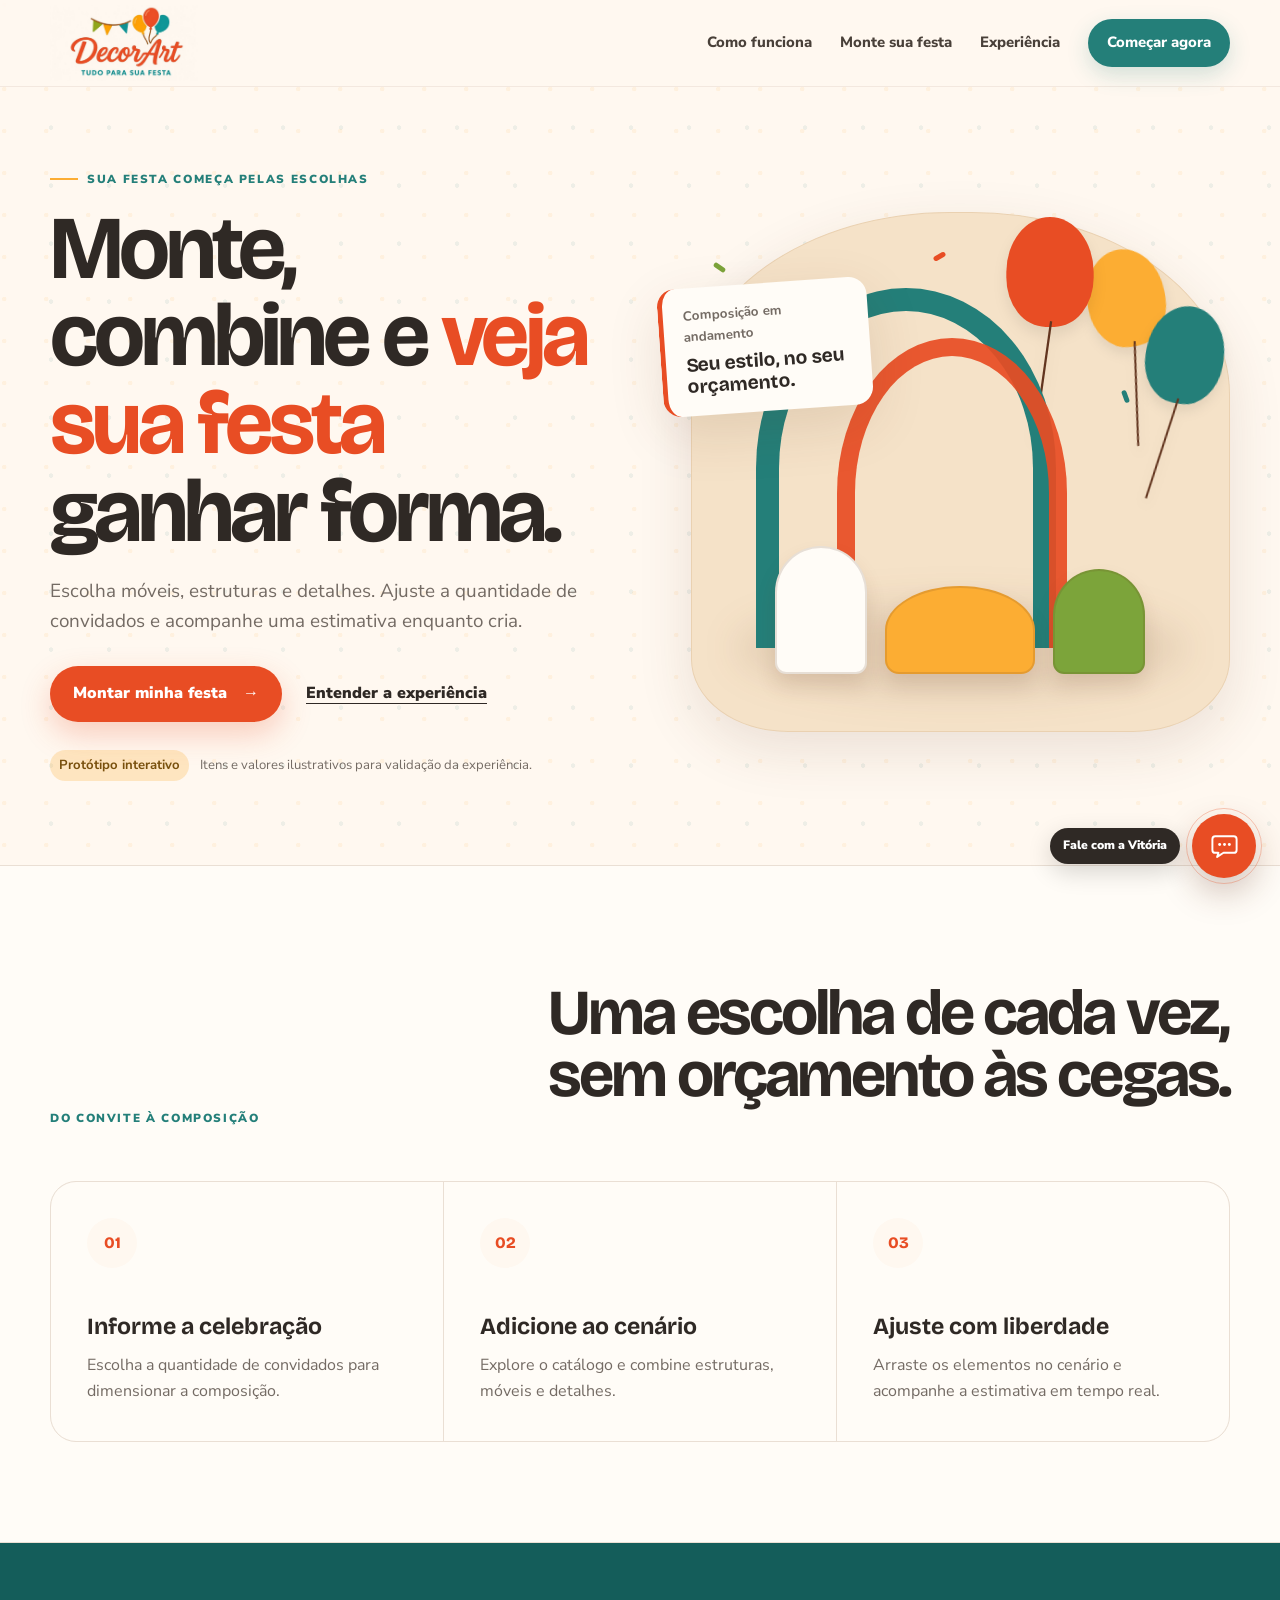
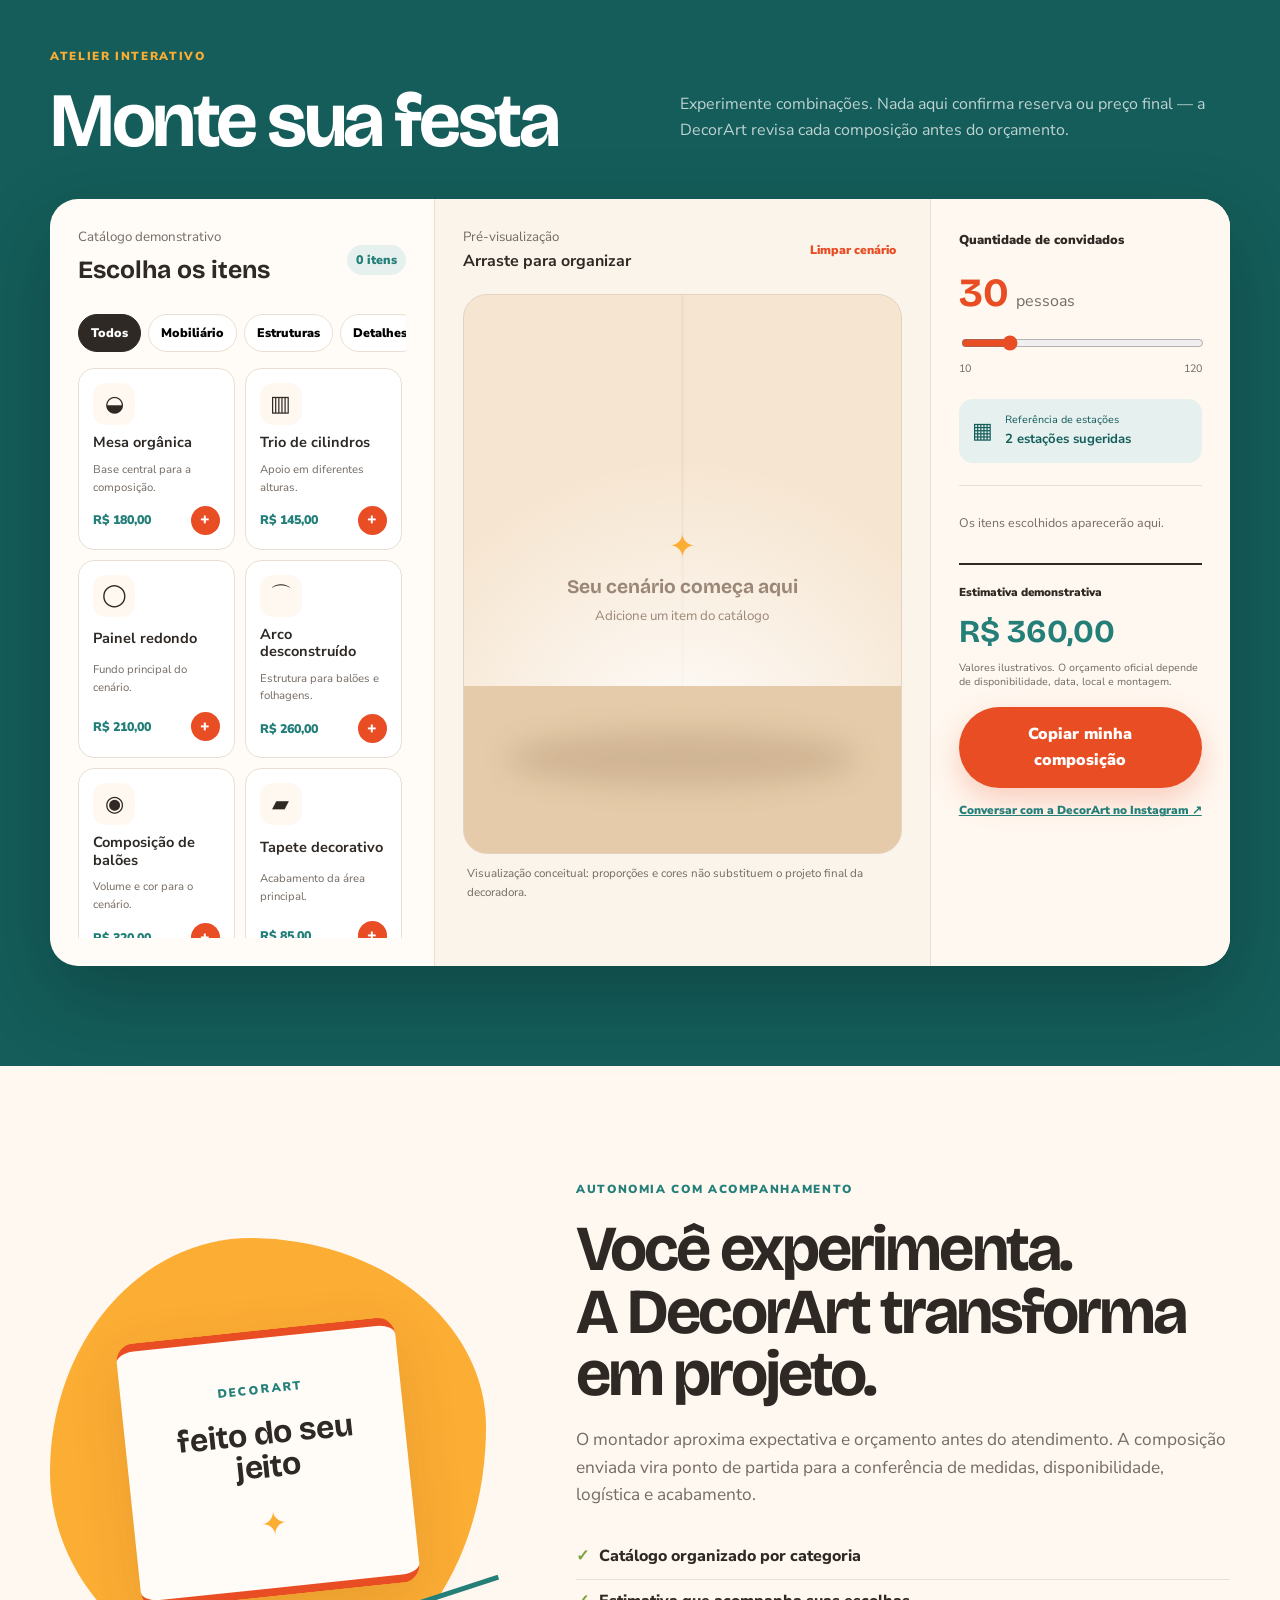
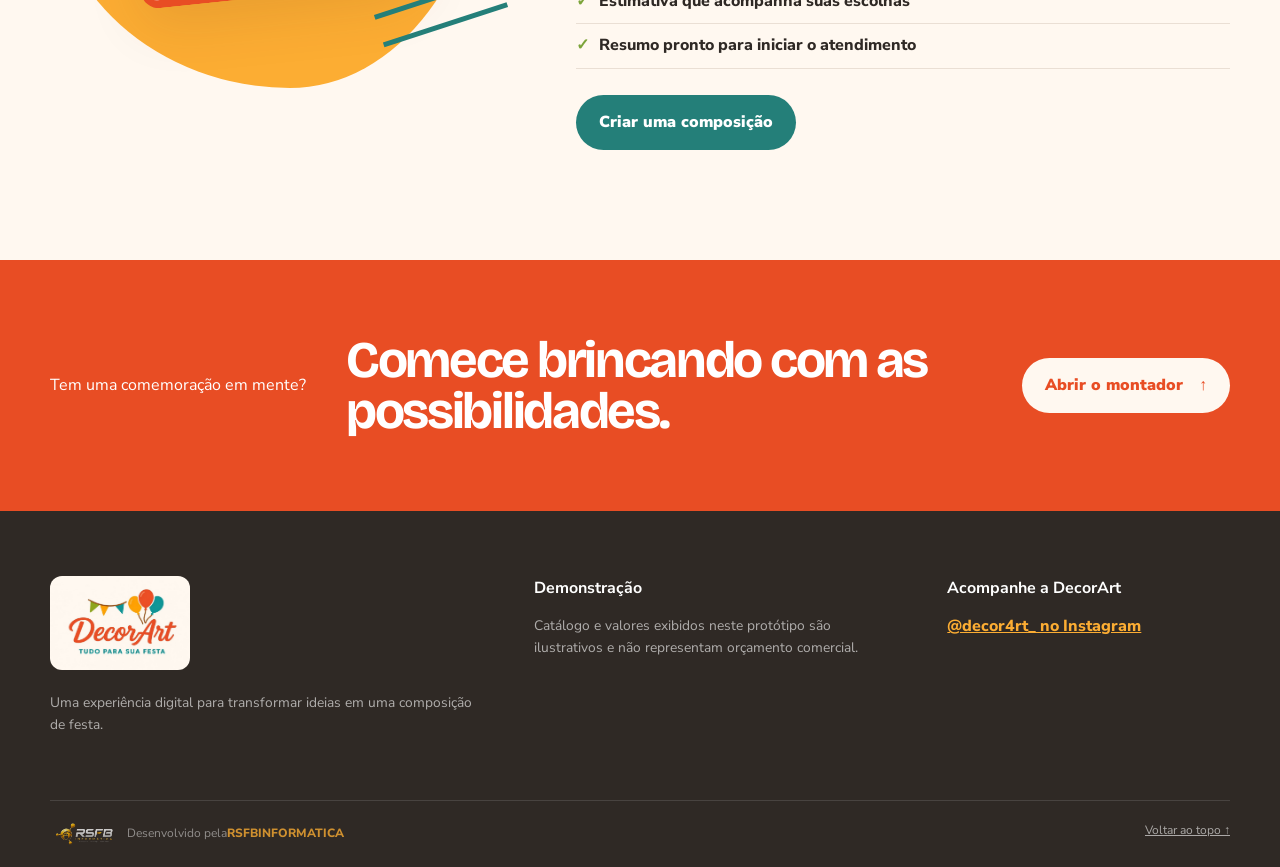
==== commit f2109f87: "feat: add discreet RSFBINFORMATICA credit to DecorArt footer - docs + theme: footer-rsfb block (logo" ====
--- a/docs/index.html
+++ b/docs/index.html
@@ -108,7 +108,7 @@
   <section class="final-cta"><div class="shell final-cta-inner"><span>Tem uma comemoração em mente?</span><h2>Comece brincando com as possibilidades.</h2><a class="button button-cream" href="#montador">Abrir o montador <span>↑</span></a></div></section>
 </main>
 
-<footer class="site-footer"><div class="shell footer-grid"><div><img class="footer-logo" src="assets/img/decorart-logo.jpg" alt="DecorArt" width="156" height="110"><p>Uma experiência digital para transformar ideias em uma composição de festa.</p></div><div><strong>Demonstração</strong><p>Catálogo e valores exibidos neste protótipo são ilustrativos e não representam orçamento comercial.</p></div><div><strong>Acompanhe a DecorArt</strong><a class="footer-link" href="https://www.instagram.com/decor4rt_/" target="_blank" rel="noopener">@decor4rt_ no Instagram</a></div></div><div class="shell footer-bottom"><span>DecorArt — Tudo para sua festa</span><a href="#topo">Voltar ao topo ↑</a></div></footer>
+<footer class="site-footer"><div class="shell footer-grid"><div><img class="footer-logo" src="assets/img/decorart-logo.jpg" alt="DecorArt" width="156" height="110"><p>Uma experiência digital para transformar ideias em uma composição de festa.</p></div><div><strong>Demonstração</strong><p>Catálogo e valores exibidos neste protótipo são ilustrativos e não representam orçamento comercial.</p></div><div><strong>Acompanhe a DecorArt</strong><a class="footer-link" href="https://www.instagram.com/decor4rt_/" target="_blank" rel="noopener">@decor4rt_ no Instagram</a></div></div><div class="shell footer-bottom"><span class="footer-rsfb"><img src="assets/img/rsfb-credito.png" alt="Logo RSFBINFORMATICA" width="76" height="29"><span>Desenvolvido pela <a href="https://rsfbinformatica.com.br/" target="_blank" rel="noopener">RSFBINFORMATICA</a></span></span><a href="#topo">Voltar ao topo ↑</a></div></footer>
 <script src="assets/js/builder.js"></script>
 <script src="assets/js/chat-widget.js"></script>
 </body></html>
--- a/docs/assets/css/site.css
+++ b/docs/assets/css/site.css
@@ -1 +1 @@
-:root{--cream:#fff8f0;--paper:#fffcf7;--coral:#e84d24;--coral-dark:#c83d1b;--teal:#247f79;--teal-dark:#145d5a;--yellow:#fcad33;--green:#7ca43a;--cocoa:#62351f;--ink:#2f2925;--muted:#746b64;--line:#eadfd4;--white:#fff;--shadow:0 18px 55px rgba(88,48,28,.12);--display:"Bricolage Grotesque",sans-serif;--body:"Nunito Sans",sans-serif}*{box-sizing:border-box}html{scroll-behavior:smooth;max-width:100%;overflow-x:hidden}body{margin:0;background:var(--cream);color:var(--ink);font-family:var(--body);font-size:16px;line-height:1.6;-webkit-font-smoothing:antialiased;max-width:100%;overflow-x:hidden}body:before{content:"";position:fixed;inset:0;z-index:-1;pointer-events:none;background-image:radial-gradient(circle at 10% 12%,rgba(252,173,51,.09) 0 2px,transparent 2.5px),radial-gradient(circle at 88% 20%,rgba(36,127,121,.08) 0 2px,transparent 2.5px);background-size:42px 42px,58px 58px}.shell{width:min(1180px,calc(100% - 40px));margin-inline:auto}.skip-link{position:fixed;top:10px;left:10px;transform:translateY(-150%);z-index:100;background:var(--ink);color:#fff;padding:10px 16px;border-radius:8px}.skip-link:focus{transform:none}.sr-only{position:absolute;width:1px;height:1px;padding:0;margin:-1px;overflow:hidden;clip:rect(0,0,0,0);white-space:nowrap;border:0}a{color:inherit}button,input{font:inherit}.site-header{position:sticky;top:0;z-index:50;background:rgba(255,248,240,.92);backdrop-filter:blur(14px);border-bottom:1px solid rgba(98,53,31,.08)}.nav-wrap{height:86px;display:flex;align-items:center;justify-content:space-between}.brand{width:148px;height:76px;overflow:hidden;display:block}.brand img{width:100%;height:100%;object-fit:cover;object-position:center}.main-nav{display:flex;align-items:center;gap:28px}.main-nav a{text-decoration:none;font-weight:800;font-size:.93rem;color:#494039}.main-nav a:not(.nav-cta):hover{color:var(--coral)}.nav-cta{background:var(--teal);color:#fff!important;padding:12px 19px;border-radius:999px;box-shadow:0 8px 22px rgba(36,127,121,.2)}.nav-toggle{display:none;border:0;background:none;padding:8px}.nav-toggle span:not(.sr-only){display:block;width:24px;height:2px;background:var(--ink);margin:5px}.hero{padding:76px 0 84px;overflow:hidden}.hero-grid{display:grid;grid-template-columns:1.03fr .97fr;align-items:center;gap:68px}.eyebrow{display:inline-flex;align-items:center;gap:9px;text-transform:uppercase;letter-spacing:.14em;font-size:.73rem;font-weight:900;color:var(--teal)}.eyebrow i{width:28px;height:2px;background:var(--yellow);display:inline-block}.hero h1,.section-heading h2,.builder-intro h2,.experience-copy h2,.final-cta h2{font-family:var(--display);margin:16px 0 20px;letter-spacing:-.045em;line-height:.98}.hero h1{font-size:clamp(3.6rem,7vw,6.4rem);max-width:720px}.hero h1 em{font-style:normal;color:var(--coral);position:relative}.hero h1 em:after{content:"";position:absolute;left:3px;right:0;bottom:-4px;height:8px;background:url("data:image/svg+xml,%3Csvg xmlns='http://www.w3.org/2000/svg' width='300' height='8' viewBox='0 0 300 8'%3E%3Cpath d='M1 6c70-8 167 5 298-4' fill='none' stroke='%23fcad33' stroke-width='3' stroke-linecap='round'/%3E%3C/svg%3E") center/100% 100% no-repeat}.hero-lead{font-size:1.18rem;color:var(--muted);max-width:590px}.hero-actions{display:flex;align-items:center;gap:24px;margin-top:30px}.button{display:inline-flex;align-items:center;justify-content:center;gap:16px;border:0;border-radius:999px;padding:15px 23px;font-weight:900;text-decoration:none;cursor:pointer;transition:transform .2s,box-shadow .2s,background .2s}.button:hover{transform:translateY(-2px)}.button-primary{background:var(--coral);color:#fff;box-shadow:0 12px 30px rgba(232,77,36,.25)}.button-primary:hover{background:var(--coral-dark)}.button-secondary{background:var(--teal);color:#fff}.button-cream{background:var(--cream);color:var(--coral)}.text-link{font-weight:900;text-underline-offset:5px}.demo-note{display:flex;gap:11px;align-items:center;margin-top:28px;font-size:.82rem;color:var(--muted)}.demo-note strong{background:rgba(252,173,51,.25);color:#79500d;padding:5px 9px;border-radius:999px}.hero-scene{position:relative;min-height:520px;border-radius:48% 48% 18% 18%/35% 35% 14% 14%;background:#f5e2c8;border:1px solid #ead1b1;box-shadow:var(--shadow);isolation:isolate}.hero-scene:after{content:"";position:absolute;left:8%;right:8%;bottom:7%;height:18%;border-radius:50%;background:rgba(98,53,31,.11);filter:blur(18px);z-index:-1}.balloon{position:absolute;width:78px;height:98px;border-radius:50% 50% 45% 45%;filter:drop-shadow(0 7px 6px rgba(0,0,0,.08))}.balloon:after{content:"";position:absolute;top:95%;left:50%;height:105px;border-left:2px solid var(--cocoa);transform:rotate(8deg);transform-origin:top}.b1{background:var(--yellow);right:12%;top:7%;transform:rotate(-10deg)}.b2{background:var(--coral);right:26%;top:2%;transform:scale(1.12)}.b3{background:var(--teal);right:1%;top:18%;transform:rotate(10deg)}.arch{position:absolute;border-radius:50% 50% 0 0;border-style:solid;border-bottom:0}.arch-one{width:300px;height:360px;border-width:23px;border-color:var(--teal);left:12%;bottom:16%}.arch-two{width:230px;height:310px;border-width:18px;border-color:var(--coral);left:27%;bottom:16%;opacity:.92}.display-table{position:absolute;left:8%;right:8%;bottom:11%;display:flex;justify-content:center;align-items:flex-end;gap:18px}.display-table span{width:92px;height:128px;border-radius:50px 50px 12px 12px;background:var(--paper);border:2px solid rgba(98,53,31,.15);box-shadow:0 12px 20px rgba(98,53,31,.13)}.display-table span:nth-child(2){width:150px;height:88px;border-radius:50% 50% 14px 14px;background:var(--yellow)}.display-table span:nth-child(3){height:105px;background:var(--green)}.scene-card{position:absolute;left:-32px;top:70px;width:210px;background:var(--paper);padding:18px 20px;border-radius:18px;box-shadow:var(--shadow);transform:rotate(-4deg);border-left:5px solid var(--coral)}.scene-card small{display:block;color:var(--muted);font-weight:700}.scene-card strong{font-family:var(--display);display:block;font-size:1.2rem;line-height:1.15;margin-top:5px}.confetti{position:absolute;width:13px;height:5px;border-radius:6px}.c1{background:var(--green);left:4%;top:10%;transform:rotate(35deg)}.c2{background:var(--coral);left:45%;top:8%;transform:rotate(-30deg)}.c3{background:var(--teal);right:18%;top:35%;transform:rotate(70deg)}.process-section{padding:100px 0;background:var(--paper);border-block:1px solid var(--line)}.section-heading{display:flex;justify-content:space-between;align-items:flex-end;gap:30px}.section-heading h2{font-size:clamp(2.5rem,5vw,4.5rem)}.process-grid{display:grid;grid-template-columns:repeat(3,1fr);gap:1px;margin-top:54px;background:var(--line);border:1px solid var(--line);border-radius:26px;overflow:hidden}.process-grid article{background:var(--paper);padding:36px;min-height:250px}.step-icon{display:flex;width:50px;height:50px;align-items:center;justify-content:center;border-radius:50%;background:var(--cream);color:var(--coral);font-family:var(--display);font-weight:800}.process-grid h3{font-family:var(--display);font-size:1.45rem;margin:40px 0 8px}.process-grid p{color:var(--muted);margin:0}.builder-section{padding:100px 0;background:var(--teal-dark);color:#fff}.builder-intro{display:flex;align-items:flex-end;justify-content:space-between;gap:40px;margin-bottom:40px}.builder-intro h2{font-size:clamp(3rem,6vw,5rem);margin-bottom:0}.builder-intro p{max-width:550px;color:rgba(255,255,255,.72)}.eyebrow.light{color:var(--yellow)}.builder-app{display:grid;grid-template-columns:1.05fr 1.35fr .82fr;background:var(--paper);color:var(--ink);border-radius:28px;overflow:hidden;box-shadow:0 30px 80px rgba(0,0,0,.22);min-height:710px;min-width:0}.builder-app,.catalog-panel,.stage-panel,.budget-panel{min-width:0}.catalog-panel,.budget-panel{padding:28px}.catalog-panel{border-right:1px solid var(--line)}.budget-panel{border-left:1px solid var(--line);background:var(--cream)}.panel-head,.stage-toolbar{display:flex;justify-content:space-between;align-items:center;gap:15px;flex-wrap:wrap}.panel-head small,.stage-toolbar small{color:var(--muted);display:block}.panel-head h3{font-family:var(--display);font-size:1.55rem;margin:2px 0}.item-counter{font-size:.78rem;font-weight:900;color:var(--teal);background:#e6f1ef;padding:5px 9px;border-radius:999px}.category-filters{display:flex;gap:7px;overflow:auto;padding:22px 0 16px;scrollbar-width:none;max-width:100%}.filter-chip{border:1px solid var(--line);background:#fff;border-radius:999px;padding:8px 12px;white-space:nowrap;font-size:.78rem;font-weight:900;cursor:pointer}.filter-chip.active{background:var(--ink);border-color:var(--ink);color:#fff}.catalog-grid{display:grid;grid-template-columns:repeat(2,minmax(0,1fr));gap:10px;max-height:570px;overflow:auto;padding-right:4px;width:100%}.catalog-card{border:1px solid var(--line);background:#fff;border-radius:16px;padding:14px;display:grid;gap:9px;transition:.2s}.catalog-card:hover{border-color:var(--yellow);transform:translateY(-2px)}.catalog-icon{width:42px;height:42px;border-radius:13px;display:grid;place-items:center;background:var(--cream);font-size:1.35rem}.catalog-card strong{font-size:.91rem;line-height:1.2}.catalog-card small{font-size:.7rem;color:var(--muted)}.catalog-card footer{display:flex;align-items:center;justify-content:space-between}.catalog-card footer span{color:var(--teal);font-size:.78rem;font-weight:900}.add-item{width:29px;height:29px;border-radius:50%;border:0;background:var(--coral);color:#fff;font-weight:900;cursor:pointer}.stage-panel{padding:28px;background:#faf4ea;min-width:0}.stage-toolbar strong{display:block}.clear-button{border:0;background:transparent;color:var(--coral);font-size:.76rem;font-weight:900;cursor:pointer}.party-stage{height:560px;margin-top:20px;position:relative;overflow:hidden;border-radius:24px;border:1px solid #e4d3c1;background:linear-gradient(#f6e5d0 0 70%,#e5cba9 70%);touch-action:none}.party-stage:before{content:"";position:absolute;inset:0 0 30%;background:radial-gradient(circle at 50% 120%,rgba(255,255,255,.95),transparent 60%),linear-gradient(90deg,transparent 49.5%,rgba(98,53,31,.06) 50%,transparent 50.5%);pointer-events:none}.stage-floor{position:absolute;left:10%;right:10%;bottom:12%;height:10%;background:rgba(98,53,31,.15);filter:blur(14px);border-radius:50%;pointer-events:none}.stage-empty{position:absolute;inset:0;display:flex;flex-direction:column;align-items:center;justify-content:center;color:#9b8777;z-index:2}.stage-empty span{font-size:2rem;color:var(--yellow)}.stage-empty strong{font-family:var(--display);font-size:1.2rem}.stage-empty small{margin-top:3px}.stage-item{position:absolute;width:96px;min-height:84px;background:#fff;border:2px solid var(--teal);border-radius:18px;padding:12px 8px;text-align:center;box-shadow:0 12px 30px rgba(77,50,31,.17);cursor:grab;user-select:none;touch-action:none;z-index:4}.stage-item:active{cursor:grabbing}.stage-item .visual-icon{display:block;font-size:1.85rem}.stage-item strong{display:block;font-size:.72rem;line-height:1.1}.stage-item .qty-badge{position:absolute;top:-8px;right:-8px;background:var(--coral);color:#fff;width:23px;height:23px;border-radius:50%;font-size:.7rem;display:grid;place-items:center;font-weight:900}.stage-hint{font-size:.72rem;color:var(--muted);margin:10px 4px}.guest-control label{font-size:.8rem;font-weight:900}.guest-value{display:flex;align-items:baseline;gap:7px;margin:8px 0}.guest-value strong{font-family:var(--display);font-size:2.5rem;color:var(--coral)}.guest-value span{color:var(--muted)}input[type=range]{width:100%;accent-color:var(--coral)}.range-labels{display:flex;justify-content:space-between;font-size:.67rem;color:var(--muted)}.station-suggestion{display:flex;align-items:center;gap:12px;margin:22px 0;padding:13px;background:#e6f1ef;border-radius:14px;color:var(--teal-dark)}.station-suggestion>span{font-size:1.4rem}.station-suggestion small,.station-suggestion strong{display:block}.station-suggestion small{font-size:.66rem}.station-suggestion strong{font-size:.82rem}.selection-list{border-top:1px solid var(--line);padding-top:15px;max-height:210px;overflow:auto}.empty-selection{font-size:.78rem;color:var(--muted)}.selection-row{display:grid;grid-template-columns:1fr auto;gap:8px;align-items:center;padding:9px 0;border-bottom:1px dashed var(--line)}.selection-row strong{font-size:.78rem}.selection-row small{display:block;color:var(--muted)}.qty-controls{display:flex;align-items:center;gap:7px}.qty-controls button{width:24px;height:24px;border-radius:50%;border:1px solid var(--line);background:#fff;cursor:pointer}.qty-controls span{font-weight:900;font-size:.75rem}.budget-total{margin-top:18px;padding-top:18px;border-top:2px solid var(--ink)}.budget-total>span,.budget-total>small{display:block}.budget-total>span{font-size:.72rem;font-weight:900}.budget-total>strong{font-family:var(--display);display:block;font-size:2rem;color:var(--teal);margin:4px 0}.budget-total>small{font-size:.65rem;color:var(--muted);line-height:1.35}.button-full{width:100%;margin-top:18px}.instagram-cta{display:block;text-align:center;font-size:.73rem;font-weight:900;color:var(--teal);margin-top:13px}.copy-status{min-height:20px;text-align:center;font-size:.72rem;color:var(--green);font-weight:800}.experience-section{padding:110px 0}.experience-grid{display:grid;grid-template-columns:.8fr 1.2fr;gap:90px;align-items:center}.experience-art{min-height:450px;position:relative;background:var(--yellow);border-radius:46% 54% 45% 55%/52% 42% 58% 48%;display:grid;place-items:center}.ticket{width:280px;background:var(--paper);padding:38px 26px;border-radius:18px;box-shadow:var(--shadow);transform:rotate(-6deg);text-align:center;border-block:8px solid var(--coral)}.ticket span{letter-spacing:.2em;color:var(--teal);font-size:.75rem;font-weight:900}.ticket strong{font-family:var(--display);display:block;font-size:2rem;line-height:1.05;margin:15px 0}.ticket i{font-style:normal;color:var(--yellow);font-size:2rem}.ribbon{position:absolute;width:130px;height:34px;border:5px solid var(--teal);border-left:0;border-right:0;right:-20px;bottom:60px;transform:rotate(-18deg)}.experience-copy h2{font-size:clamp(2.8rem,5vw,4.8rem)}.experience-copy p{font-size:1.08rem;color:var(--muted)}.experience-copy ul{list-style:none;padding:0;margin:26px 0}.experience-copy li{padding:9px 0;border-bottom:1px solid var(--line);font-weight:800}.experience-copy li:before{content:"✓";color:var(--green);margin-right:10px}.final-cta{background:var(--coral);color:#fff;padding:75px 0}.final-cta-inner{display:grid;grid-template-columns:.7fr 1.7fr auto;align-items:center;gap:30px}.final-cta h2{font-size:clamp(2.2rem,4vw,4rem);margin:0}.site-footer{background:var(--ink);color:#fff;padding:65px 0 20px}.footer-grid{display:grid;grid-template-columns:1.2fr 1fr .8fr;gap:60px}.footer-grid p{color:rgba(255,255,255,.62);font-size:.86rem}.footer-logo{width:140px;height:94px;object-fit:cover;border-radius:12px}.footer-link{display:block;color:var(--yellow);margin-top:13px;font-weight:800}.footer-bottom{display:flex;justify-content:space-between;border-top:1px solid rgba(255,255,255,.12);margin-top:50px;padding-top:20px;font-size:.75rem;color:rgba(255,255,255,.6)}.footer-bottom a{color:inherit}.simple-page{padding:80px 0;min-height:60vh}.simple-page h1{font-family:var(--display);font-size:3rem}@media(max-width:1050px){.hero-grid{grid-template-columns:1fr;gap:50px}.hero-copy{max-width:760px}.hero-scene{max-width:650px;width:100%;margin:auto}.builder-app{grid-template-columns:1fr 1.15fr}.budget-panel{grid-column:1/-1;border-left:0;border-top:1px solid var(--line);display:grid;grid-template-columns:1fr 1fr;gap:20px}.budget-total,.button-full,.instagram-cta,.copy-status{grid-column:2}.experience-grid{gap:50px}.final-cta-inner{grid-template-columns:1fr auto}.final-cta-inner>span{grid-column:1/-1}}@media(max-width:760px){.shell{width:min(100% - 24px,1180px)}.nav-wrap{height:72px}.brand{width:118px;height:62px}.nav-toggle{display:block}.main-nav{position:absolute;top:72px;left:12px;right:12px;background:var(--paper);border:1px solid var(--line);border-radius:18px;padding:18px;display:none;flex-direction:column;align-items:stretch;gap:12px;box-shadow:var(--shadow)}.main-nav.open{display:flex}.main-nav a{padding:8px}.nav-cta{text-align:center}.hero{padding:42px 0 60px}.hero h1{font-size:clamp(3rem,15vw,4.6rem)}.hero-actions{align-items:flex-start;flex-direction:column}.demo-note{align-items:flex-start;flex-direction:column}.hero-scene{min-height:400px;border-radius:36px}.scene-card{left:14px;top:20px}.arch-one{width:240px;height:280px}.arch-two{width:180px;height:240px}.balloon{width:58px;height:75px}.process-section,.builder-section,.experience-section{padding:70px 0}.section-heading,.builder-intro{display:block}.process-grid{grid-template-columns:1fr}.process-grid article{min-height:0}.builder-app{grid-template-columns:1fr}.catalog-panel{border-right:0;border-bottom:1px solid var(--line);padding:18px}.catalog-grid{max-height:none}.stage-panel{padding:18px}.party-stage{height:430px}.budget-panel{grid-column:auto;display:block;border-top:1px solid var(--line)}.budget-total,.button-full,.instagram-cta,.copy-status{grid-column:auto}.experience-grid{grid-template-columns:1fr;gap:50px}.experience-art{min-height:360px}.ticket{width:230px}.final-cta-inner{display:flex;flex-direction:column;align-items:flex-start}.footer-grid{grid-template-columns:1fr;gap:30px}.footer-bottom{align-items:flex-start;flex-direction:column;gap:10px}}@media(max-width:420px){.catalog-grid{grid-template-columns:1fr 1fr}.catalog-card{padding:11px}.hero h1{font-size:3.15rem}.party-stage{height:390px}}@media(prefers-reduced-motion:reduce){html{scroll-behavior:auto}*,*:before,*:after{transition:none!important;animation:none!important}}:focus-visible{outline:3px solid var(--yellow);outline-offset:3px}.da-chat{position:fixed;right:24px;bottom:22px;z-index:1000;font-family:var(--body);color:var(--ink)}.da-chat-launcher{position:relative;width:64px;height:64px;border:0;border-radius:50%;background:var(--coral);color:#fff;display:grid;place-items:center;cursor:pointer;box-shadow:0 14px 34px rgba(89,44,25,.28);transition:transform .2s,background .2s;isolation:isolate}.da-chat-launcher:hover{transform:translateY(-3px);background:var(--coral-dark)}.da-chat-launcher:before{content:"";position:absolute;inset:-6px;border:1px solid rgba(232,77,36,.3);border-radius:50%;z-index:-1;animation:da-chat-pulse 2.8s ease-out infinite}.da-chat-launcher-icon{width:31px;height:31px;display:block}.da-chat-launcher-icon svg{width:100%;height:100%;fill:none;stroke:currentColor;stroke-width:2;stroke-linecap:round;stroke-linejoin:round}.da-chat-launcher-icon circle{fill:currentColor;stroke:none}.da-chat-launcher-close{display:none;font-size:2.2rem;line-height:1;font-weight:300;margin-top:-3px}.da-chat-launcher-label{position:absolute;right:76px;white-space:nowrap;background:var(--ink);color:#fff;border-radius:999px;padding:8px 13px;font-size:.76rem;font-weight:900;box-shadow:0 8px 24px rgba(0,0,0,.16);transition:.2s}.da-chat.open .da-chat-launcher-icon,.da-chat.open .da-chat-launcher-label{display:none}.da-chat.open .da-chat-launcher-close{display:block}.da-chat-panel{position:absolute;right:0;bottom:80px;width:min(390px,calc(100vw - 24px));height:min(610px,calc(100vh - 112px));background:var(--paper);border:1px solid rgba(98,53,31,.12);border-radius:24px;overflow:hidden;box-shadow:0 24px 80px rgba(47,41,37,.25);display:grid;grid-template-rows:auto auto 1fr auto auto;opacity:0;visibility:hidden;transform:translateY(14px) scale(.98);transform-origin:bottom right;transition:opacity .22s,transform .22s,visibility .22s}.da-chat.open .da-chat-panel{opacity:1;visibility:visible;transform:none}.da-chat-head{min-height:78px;background:var(--teal-dark);color:#fff;display:grid;grid-template-columns:auto 1fr auto auto;gap:12px;align-items:center;padding:13px 15px}.da-chat-avatar{width:48px;height:48px;border-radius:50%;display:grid;place-items:center;background:var(--yellow);color:var(--cocoa);font-family:var(--display);font-size:1.5rem;font-weight:900;border:3px solid rgba(255,255,255,.35)}.da-chat-head strong,.da-chat-head span{display:block}.da-chat-head strong{font-family:var(--display);font-size:1.08rem;line-height:1.2}.da-chat-head span{font-size:.69rem;color:rgba(255,255,255,.72);margin-top:3px}.da-chat-head span i{display:inline-block;width:7px;height:7px;border-radius:50%;background:#74c365;margin-right:4px}.da-chat-close,.da-chat-reset{border:0;background:rgba(255,255,255,.1);color:#fff;width:34px;height:34px;border-radius:50%;display:grid;place-items:center;cursor:pointer}.da-chat-close{font-size:1.6rem;font-weight:300}.da-chat-reset svg{width:17px;height:17px;fill:none;stroke:currentColor;stroke-width:2;stroke-linecap:round;stroke-linejoin:round}.da-chat-notice{background:#fff1d4;color:#735522;font-size:.66rem;line-height:1.35;padding:8px 14px;text-align:center;border-bottom:1px solid #eddcb9}.da-chat-messages{overflow-y:auto;padding:18px 15px 10px;display:flex;flex-direction:column;gap:13px;scrollbar-width:thin;scrollbar-color:var(--line) transparent}.da-chat-message{display:flex;flex-direction:column;align-items:flex-start;max-width:86%}.da-chat-message.user{align-self:flex-end;align-items:flex-end}.da-chat-message>div{white-space:pre-wrap;overflow-wrap:anywhere;padding:11px 14px;border-radius:17px 17px 17px 5px;background:#e6f1ef;color:var(--ink);font-size:.9rem;line-height:1.42}.da-chat-message.user>div{background:var(--coral);color:#fff;border-radius:17px 17px 5px 17px}.da-chat-message.system>div{background:#f7e7e1;color:#8a3824;font-size:.8rem}.da-chat-message small{font-size:.6rem;color:var(--muted);margin:3px 5px 0}.da-chat-typing{display:flex;align-items:center;gap:4px;padding:4px 18px 8px;color:var(--muted)}.da-chat-typing[hidden]{display:none}.da-chat-typing span{width:6px;height:6px;border-radius:50%;background:var(--teal);animation:da-chat-dot 1.1s infinite}.da-chat-typing span:nth-child(2){animation-delay:.14s}.da-chat-typing span:nth-child(3){animation-delay:.28s}.da-chat-typing small{font-size:.65rem;margin-left:5px}.da-chat-form{display:grid;grid-template-columns:1fr auto;align-items:end;gap:8px;margin:0 12px;padding:10px 10px 10px 14px;background:#fff;border:1px solid var(--line);border-radius:18px}.da-chat-form textarea{border:0;outline:0;resize:none;max-height:110px;background:transparent;color:var(--ink);font:inherit;font-size:.88rem;line-height:1.35;padding:6px 0}.da-chat-form textarea::placeholder{color:#9a8f87}.da-chat-form button{border:0;width:40px;height:40px;border-radius:50%;display:grid;place-items:center;background:var(--teal);color:#fff;cursor:pointer;transition:.2s}.da-chat-form button:hover{background:var(--teal-dark)}.da-chat-form button:disabled{opacity:.45;cursor:wait}.da-chat-form button svg{width:20px;height:20px;fill:none;stroke:currentColor;stroke-width:2;stroke-linecap:round;stroke-linejoin:round}.da-chat-foot{text-align:center;font-size:.58rem;color:var(--muted);padding:8px 12px 10px}@keyframes da-chat-pulse{0%{transform:scale(.9);opacity:.8}70%,100%{transform:scale(1.25);opacity:0}}@keyframes da-chat-dot{0%,60%,100%{transform:translateY(0);opacity:.45}30%{transform:translateY(-4px);opacity:1}}@media(max-width:520px){.da-chat{right:12px;bottom:12px}.da-chat-launcher{width:58px;height:58px}.da-chat-launcher-label{display:none}.da-chat-panel{position:fixed;left:12px;right:12px;bottom:82px;width:auto;height:min(640px,calc(100dvh - 100px));border-radius:22px}.da-chat-head{min-height:72px;padding:11px 12px}.da-chat-avatar{width:44px;height:44px}.da-chat-message{max-width:90%}}@media(prefers-reduced-motion:reduce){.da-chat-launcher:before{animation:none}.da-chat-typing span{animation:none}}
+:root{--cream:#fff8f0;--paper:#fffcf7;--coral:#e84d24;--coral-dark:#c83d1b;--teal:#247f79;--teal-dark:#145d5a;--yellow:#fcad33;--green:#7ca43a;--cocoa:#62351f;--ink:#2f2925;--muted:#746b64;--line:#eadfd4;--white:#fff;--shadow:0 18px 55px rgba(88,48,28,.12);--display:"Bricolage Grotesque",sans-serif;--body:"Nunito Sans",sans-serif}*{box-sizing:border-box}html{scroll-behavior:smooth;max-width:100%;overflow-x:hidden}body{margin:0;background:var(--cream);color:var(--ink);font-family:var(--body);font-size:16px;line-height:1.6;-webkit-font-smoothing:antialiased;max-width:100%;overflow-x:hidden}body:before{content:"";position:fixed;inset:0;z-index:-1;pointer-events:none;background-image:radial-gradient(circle at 10% 12%,rgba(252,173,51,.09) 0 2px,transparent 2.5px),radial-gradient(circle at 88% 20%,rgba(36,127,121,.08) 0 2px,transparent 2.5px);background-size:42px 42px,58px 58px}.shell{width:min(1180px,calc(100% - 40px));margin-inline:auto}.skip-link{position:fixed;top:10px;left:10px;transform:translateY(-150%);z-index:100;background:var(--ink);color:#fff;padding:10px 16px;border-radius:8px}.skip-link:focus{transform:none}.sr-only{position:absolute;width:1px;height:1px;padding:0;margin:-1px;overflow:hidden;clip:rect(0,0,0,0);white-space:nowrap;border:0}a{color:inherit}button,input{font:inherit}.site-header{position:sticky;top:0;z-index:50;background:rgba(255,248,240,.92);backdrop-filter:blur(14px);border-bottom:1px solid rgba(98,53,31,.08)}.nav-wrap{height:86px;display:flex;align-items:center;justify-content:space-between}.brand{width:148px;height:76px;overflow:hidden;display:block}.brand img{width:100%;height:100%;object-fit:cover;object-position:center}.main-nav{display:flex;align-items:center;gap:28px}.main-nav a{text-decoration:none;font-weight:800;font-size:.93rem;color:#494039}.main-nav a:not(.nav-cta):hover{color:var(--coral)}.nav-cta{background:var(--teal);color:#fff!important;padding:12px 19px;border-radius:999px;box-shadow:0 8px 22px rgba(36,127,121,.2)}.nav-toggle{display:none;border:0;background:none;padding:8px}.nav-toggle span:not(.sr-only){display:block;width:24px;height:2px;background:var(--ink);margin:5px}.hero{padding:76px 0 84px;overflow:hidden}.hero-grid{display:grid;grid-template-columns:1.03fr .97fr;align-items:center;gap:68px}.eyebrow{display:inline-flex;align-items:center;gap:9px;text-transform:uppercase;letter-spacing:.14em;font-size:.73rem;font-weight:900;color:var(--teal)}.eyebrow i{width:28px;height:2px;background:var(--yellow);display:inline-block}.hero h1,.section-heading h2,.builder-intro h2,.experience-copy h2,.final-cta h2{font-family:var(--display);margin:16px 0 20px;letter-spacing:-.045em;line-height:.98}.hero h1{font-size:clamp(3.6rem,7vw,6.4rem);max-width:720px}.hero h1 em{font-style:normal;color:var(--coral);position:relative}.hero h1 em:after{content:"";position:absolute;left:3px;right:0;bottom:-4px;height:8px;background:url("data:image/svg+xml,%3Csvg xmlns='http://www.w3.org/2000/svg' width='300' height='8' viewBox='0 0 300 8'%3E%3Cpath d='M1 6c70-8 167 5 298-4' fill='none' stroke='%23fcad33' stroke-width='3' stroke-linecap='round'/%3E%3C/svg%3E") center/100% 100% no-repeat}.hero-lead{font-size:1.18rem;color:var(--muted);max-width:590px}.hero-actions{display:flex;align-items:center;gap:24px;margin-top:30px}.button{display:inline-flex;align-items:center;justify-content:center;gap:16px;border:0;border-radius:999px;padding:15px 23px;font-weight:900;text-decoration:none;cursor:pointer;transition:transform .2s,box-shadow .2s,background .2s}.button:hover{transform:translateY(-2px)}.button-primary{background:var(--coral);color:#fff;box-shadow:0 12px 30px rgba(232,77,36,.25)}.button-primary:hover{background:var(--coral-dark)}.button-secondary{background:var(--teal);color:#fff}.button-cream{background:var(--cream);color:var(--coral)}.text-link{font-weight:900;text-underline-offset:5px}.demo-note{display:flex;gap:11px;align-items:center;margin-top:28px;font-size:.82rem;color:var(--muted)}.demo-note strong{background:rgba(252,173,51,.25);color:#79500d;padding:5px 9px;border-radius:999px}.hero-scene{position:relative;min-height:520px;border-radius:48% 48% 18% 18%/35% 35% 14% 14%;background:#f5e2c8;border:1px solid #ead1b1;box-shadow:var(--shadow);isolation:isolate}.hero-scene:after{content:"";position:absolute;left:8%;right:8%;bottom:7%;height:18%;border-radius:50%;background:rgba(98,53,31,.11);filter:blur(18px);z-index:-1}.balloon{position:absolute;width:78px;height:98px;border-radius:50% 50% 45% 45%;filter:drop-shadow(0 7px 6px rgba(0,0,0,.08))}.balloon:after{content:"";position:absolute;top:95%;left:50%;height:105px;border-left:2px solid var(--cocoa);transform:rotate(8deg);transform-origin:top}.b1{background:var(--yellow);right:12%;top:7%;transform:rotate(-10deg)}.b2{background:var(--coral);right:26%;top:2%;transform:scale(1.12)}.b3{background:var(--teal);right:1%;top:18%;transform:rotate(10deg)}.arch{position:absolute;border-radius:50% 50% 0 0;border-style:solid;border-bottom:0}.arch-one{width:300px;height:360px;border-width:23px;border-color:var(--teal);left:12%;bottom:16%}.arch-two{width:230px;height:310px;border-width:18px;border-color:var(--coral);left:27%;bottom:16%;opacity:.92}.display-table{position:absolute;left:8%;right:8%;bottom:11%;display:flex;justify-content:center;align-items:flex-end;gap:18px}.display-table span{width:92px;height:128px;border-radius:50px 50px 12px 12px;background:var(--paper);border:2px solid rgba(98,53,31,.15);box-shadow:0 12px 20px rgba(98,53,31,.13)}.display-table span:nth-child(2){width:150px;height:88px;border-radius:50% 50% 14px 14px;background:var(--yellow)}.display-table span:nth-child(3){height:105px;background:var(--green)}.scene-card{position:absolute;left:-32px;top:70px;width:210px;background:var(--paper);padding:18px 20px;border-radius:18px;box-shadow:var(--shadow);transform:rotate(-4deg);border-left:5px solid var(--coral)}.scene-card small{display:block;color:var(--muted);font-weight:700}.scene-card strong{font-family:var(--display);display:block;font-size:1.2rem;line-height:1.15;margin-top:5px}.confetti{position:absolute;width:13px;height:5px;border-radius:6px}.c1{background:var(--green);left:4%;top:10%;transform:rotate(35deg)}.c2{background:var(--coral);left:45%;top:8%;transform:rotate(-30deg)}.c3{background:var(--teal);right:18%;top:35%;transform:rotate(70deg)}.process-section{padding:100px 0;background:var(--paper);border-block:1px solid var(--line)}.section-heading{display:flex;justify-content:space-between;align-items:flex-end;gap:30px}.section-heading h2{font-size:clamp(2.5rem,5vw,4.5rem)}.process-grid{display:grid;grid-template-columns:repeat(3,1fr);gap:1px;margin-top:54px;background:var(--line);border:1px solid var(--line);border-radius:26px;overflow:hidden}.process-grid article{background:var(--paper);padding:36px;min-height:250px}.step-icon{display:flex;width:50px;height:50px;align-items:center;justify-content:center;border-radius:50%;background:var(--cream);color:var(--coral);font-family:var(--display);font-weight:800}.process-grid h3{font-family:var(--display);font-size:1.45rem;margin:40px 0 8px}.process-grid p{color:var(--muted);margin:0}.builder-section{padding:100px 0;background:var(--teal-dark);color:#fff}.builder-intro{display:flex;align-items:flex-end;justify-content:space-between;gap:40px;margin-bottom:40px}.builder-intro h2{font-size:clamp(3rem,6vw,5rem);margin-bottom:0}.builder-intro p{max-width:550px;color:rgba(255,255,255,.72)}.eyebrow.light{color:var(--yellow)}.builder-app{display:grid;grid-template-columns:1.05fr 1.35fr .82fr;background:var(--paper);color:var(--ink);border-radius:28px;overflow:hidden;box-shadow:0 30px 80px rgba(0,0,0,.22);min-height:710px;min-width:0}.builder-app,.catalog-panel,.stage-panel,.budget-panel{min-width:0}.catalog-panel,.budget-panel{padding:28px}.catalog-panel{border-right:1px solid var(--line)}.budget-panel{border-left:1px solid var(--line);background:var(--cream)}.panel-head,.stage-toolbar{display:flex;justify-content:space-between;align-items:center;gap:15px;flex-wrap:wrap}.panel-head small,.stage-toolbar small{color:var(--muted);display:block}.panel-head h3{font-family:var(--display);font-size:1.55rem;margin:2px 0}.item-counter{font-size:.78rem;font-weight:900;color:var(--teal);background:#e6f1ef;padding:5px 9px;border-radius:999px}.category-filters{display:flex;gap:7px;overflow:auto;padding:22px 0 16px;scrollbar-width:none;max-width:100%}.filter-chip{border:1px solid var(--line);background:#fff;border-radius:999px;padding:8px 12px;white-space:nowrap;font-size:.78rem;font-weight:900;cursor:pointer}.filter-chip.active{background:var(--ink);border-color:var(--ink);color:#fff}.catalog-grid{display:grid;grid-template-columns:repeat(2,minmax(0,1fr));gap:10px;max-height:570px;overflow:auto;padding-right:4px;width:100%}.catalog-card{border:1px solid var(--line);background:#fff;border-radius:16px;padding:14px;display:grid;gap:9px;transition:.2s}.catalog-card:hover{border-color:var(--yellow);transform:translateY(-2px)}.catalog-icon{width:42px;height:42px;border-radius:13px;display:grid;place-items:center;background:var(--cream);font-size:1.35rem}.catalog-card strong{font-size:.91rem;line-height:1.2}.catalog-card small{font-size:.7rem;color:var(--muted)}.catalog-card footer{display:flex;align-items:center;justify-content:space-between}.catalog-card footer span{color:var(--teal);font-size:.78rem;font-weight:900}.add-item{width:29px;height:29px;border-radius:50%;border:0;background:var(--coral);color:#fff;font-weight:900;cursor:pointer}.stage-panel{padding:28px;background:#faf4ea;min-width:0}.stage-toolbar strong{display:block}.clear-button{border:0;background:transparent;color:var(--coral);font-size:.76rem;font-weight:900;cursor:pointer}.party-stage{height:560px;margin-top:20px;position:relative;overflow:hidden;border-radius:24px;border:1px solid #e4d3c1;background:linear-gradient(#f6e5d0 0 70%,#e5cba9 70%);touch-action:none}.party-stage:before{content:"";position:absolute;inset:0 0 30%;background:radial-gradient(circle at 50% 120%,rgba(255,255,255,.95),transparent 60%),linear-gradient(90deg,transparent 49.5%,rgba(98,53,31,.06) 50%,transparent 50.5%);pointer-events:none}.stage-floor{position:absolute;left:10%;right:10%;bottom:12%;height:10%;background:rgba(98,53,31,.15);filter:blur(14px);border-radius:50%;pointer-events:none}.stage-empty{position:absolute;inset:0;display:flex;flex-direction:column;align-items:center;justify-content:center;color:#9b8777;z-index:2}.stage-empty span{font-size:2rem;color:var(--yellow)}.stage-empty strong{font-family:var(--display);font-size:1.2rem}.stage-empty small{margin-top:3px}.stage-item{position:absolute;width:96px;min-height:84px;background:#fff;border:2px solid var(--teal);border-radius:18px;padding:12px 8px;text-align:center;box-shadow:0 12px 30px rgba(77,50,31,.17);cursor:grab;user-select:none;touch-action:none;z-index:4}.stage-item:active{cursor:grabbing}.stage-item .visual-icon{display:block;font-size:1.85rem}.stage-item strong{display:block;font-size:.72rem;line-height:1.1}.stage-item .qty-badge{position:absolute;top:-8px;right:-8px;background:var(--coral);color:#fff;width:23px;height:23px;border-radius:50%;font-size:.7rem;display:grid;place-items:center;font-weight:900}.stage-hint{font-size:.72rem;color:var(--muted);margin:10px 4px}.guest-control label{font-size:.8rem;font-weight:900}.guest-value{display:flex;align-items:baseline;gap:7px;margin:8px 0}.guest-value strong{font-family:var(--display);font-size:2.5rem;color:var(--coral)}.guest-value span{color:var(--muted)}input[type=range]{width:100%;accent-color:var(--coral)}.range-labels{display:flex;justify-content:space-between;font-size:.67rem;color:var(--muted)}.station-suggestion{display:flex;align-items:center;gap:12px;margin:22px 0;padding:13px;background:#e6f1ef;border-radius:14px;color:var(--teal-dark)}.station-suggestion>span{font-size:1.4rem}.station-suggestion small,.station-suggestion strong{display:block}.station-suggestion small{font-size:.66rem}.station-suggestion strong{font-size:.82rem}.selection-list{border-top:1px solid var(--line);padding-top:15px;max-height:210px;overflow:auto}.empty-selection{font-size:.78rem;color:var(--muted)}.selection-row{display:grid;grid-template-columns:1fr auto;gap:8px;align-items:center;padding:9px 0;border-bottom:1px dashed var(--line)}.selection-row strong{font-size:.78rem}.selection-row small{display:block;color:var(--muted)}.qty-controls{display:flex;align-items:center;gap:7px}.qty-controls button{width:24px;height:24px;border-radius:50%;border:1px solid var(--line);background:#fff;cursor:pointer}.qty-controls span{font-weight:900;font-size:.75rem}.budget-total{margin-top:18px;padding-top:18px;border-top:2px solid var(--ink)}.budget-total>span,.budget-total>small{display:block}.budget-total>span{font-size:.72rem;font-weight:900}.budget-total>strong{font-family:var(--display);display:block;font-size:2rem;color:var(--teal);margin:4px 0}.budget-total>small{font-size:.65rem;color:var(--muted);line-height:1.35}.button-full{width:100%;margin-top:18px}.instagram-cta{display:block;text-align:center;font-size:.73rem;font-weight:900;color:var(--teal);margin-top:13px}.copy-status{min-height:20px;text-align:center;font-size:.72rem;color:var(--green);font-weight:800}.experience-section{padding:110px 0}.experience-grid{display:grid;grid-template-columns:.8fr 1.2fr;gap:90px;align-items:center}.experience-art{min-height:450px;position:relative;background:var(--yellow);border-radius:46% 54% 45% 55%/52% 42% 58% 48%;display:grid;place-items:center}.ticket{width:280px;background:var(--paper);padding:38px 26px;border-radius:18px;box-shadow:var(--shadow);transform:rotate(-6deg);text-align:center;border-block:8px solid var(--coral)}.ticket span{letter-spacing:.2em;color:var(--teal);font-size:.75rem;font-weight:900}.ticket strong{font-family:var(--display);display:block;font-size:2rem;line-height:1.05;margin:15px 0}.ticket i{font-style:normal;color:var(--yellow);font-size:2rem}.ribbon{position:absolute;width:130px;height:34px;border:5px solid var(--teal);border-left:0;border-right:0;right:-20px;bottom:60px;transform:rotate(-18deg)}.experience-copy h2{font-size:clamp(2.8rem,5vw,4.8rem)}.experience-copy p{font-size:1.08rem;color:var(--muted)}.experience-copy ul{list-style:none;padding:0;margin:26px 0}.experience-copy li{padding:9px 0;border-bottom:1px solid var(--line);font-weight:800}.experience-copy li:before{content:"✓";color:var(--green);margin-right:10px}.final-cta{background:var(--coral);color:#fff;padding:75px 0}.final-cta-inner{display:grid;grid-template-columns:.7fr 1.7fr auto;align-items:center;gap:30px}.final-cta h2{font-size:clamp(2.2rem,4vw,4rem);margin:0}.site-footer{background:var(--ink);color:#fff;padding:65px 0 20px}.footer-grid{display:grid;grid-template-columns:1.2fr 1fr .8fr;gap:60px}.footer-grid p{color:rgba(255,255,255,.62);font-size:.86rem}.footer-logo{width:140px;height:94px;object-fit:cover;border-radius:12px}.footer-link{display:block;color:var(--yellow);margin-top:13px;font-weight:800}.footer-bottom{display:flex;justify-content:space-between;border-top:1px solid rgba(255,255,255,.12);margin-top:50px;padding-top:20px;font-size:.75rem;color:rgba(255,255,255,.6)}.footer-bottom a{color:inherit}.footer-rsfb{display:inline-flex;align-items:center;gap:9px;opacity:.78;transition:opacity .2s}.footer-rsfb:hover{opacity:1}.footer-rsfb img{height:26px;width:auto;display:block}.footer-rsfb span{display:inline-flex;align-items:center}.footer-rsfb a{font-weight:800;color:var(--yellow);text-decoration:none}.footer-rsfb a:hover{text-decoration:underline}.simple-page{padding:80px 0;min-height:60vh}.simple-page h1{font-family:var(--display);font-size:3rem}@media(max-width:1050px){.hero-grid{grid-template-columns:1fr;gap:50px}.hero-copy{max-width:760px}.hero-scene{max-width:650px;width:100%;margin:auto}.builder-app{grid-template-columns:1fr 1.15fr}.budget-panel{grid-column:1/-1;border-left:0;border-top:1px solid var(--line);display:grid;grid-template-columns:1fr 1fr;gap:20px}.budget-total,.button-full,.instagram-cta,.copy-status{grid-column:2}.experience-grid{gap:50px}.final-cta-inner{grid-template-columns:1fr auto}.final-cta-inner>span{grid-column:1/-1}}@media(max-width:760px){.shell{width:min(100% - 24px,1180px)}.nav-wrap{height:72px}.brand{width:118px;height:62px}.nav-toggle{display:block}.main-nav{position:absolute;top:72px;left:12px;right:12px;background:var(--paper);border:1px solid var(--line);border-radius:18px;padding:18px;display:none;flex-direction:column;align-items:stretch;gap:12px;box-shadow:var(--shadow)}.main-nav.open{display:flex}.main-nav a{padding:8px}.nav-cta{text-align:center}.hero{padding:42px 0 60px}.hero h1{font-size:clamp(3rem,15vw,4.6rem)}.hero-actions{align-items:flex-start;flex-direction:column}.demo-note{align-items:flex-start;flex-direction:column}.hero-scene{min-height:400px;border-radius:36px}.scene-card{left:14px;top:20px}.arch-one{width:240px;height:280px}.arch-two{width:180px;height:240px}.balloon{width:58px;height:75px}.process-section,.builder-section,.experience-section{padding:70px 0}.section-heading,.builder-intro{display:block}.process-grid{grid-template-columns:1fr}.process-grid article{min-height:0}.builder-app{grid-template-columns:1fr}.catalog-panel{border-right:0;border-bottom:1px solid var(--line);padding:18px}.catalog-grid{max-height:none}.stage-panel{padding:18px}.party-stage{height:430px}.budget-panel{grid-column:auto;display:block;border-top:1px solid var(--line)}.budget-total,.button-full,.instagram-cta,.copy-status{grid-column:auto}.experience-grid{grid-template-columns:1fr;gap:50px}.experience-art{min-height:360px}.ticket{width:230px}.final-cta-inner{display:flex;flex-direction:column;align-items:flex-start}.footer-grid{grid-template-columns:1fr;gap:30px}.footer-bottom{align-items:flex-start;flex-direction:column;gap:10px}}@media(max-width:420px){.catalog-grid{grid-template-columns:1fr 1fr}.catalog-card{padding:11px}.hero h1{font-size:3.15rem}.party-stage{height:390px}}@media(prefers-reduced-motion:reduce){html{scroll-behavior:auto}*,*:before,*:after{transition:none!important;animation:none!important}}:focus-visible{outline:3px solid var(--yellow);outline-offset:3px}.da-chat{position:fixed;right:24px;bottom:22px;z-index:1000;font-family:var(--body);color:var(--ink)}.da-chat-launcher{position:relative;width:64px;height:64px;border:0;border-radius:50%;background:var(--coral);color:#fff;display:grid;place-items:center;cursor:pointer;box-shadow:0 14px 34px rgba(89,44,25,.28);transition:transform .2s,background .2s;isolation:isolate}.da-chat-launcher:hover{transform:translateY(-3px);background:var(--coral-dark)}.da-chat-launcher:before{content:"";position:absolute;inset:-6px;border:1px solid rgba(232,77,36,.3);border-radius:50%;z-index:-1;animation:da-chat-pulse 2.8s ease-out infinite}.da-chat-launcher-icon{width:31px;height:31px;display:block}.da-chat-launcher-icon svg{width:100%;height:100%;fill:none;stroke:currentColor;stroke-width:2;stroke-linecap:round;stroke-linejoin:round}.da-chat-launcher-icon circle{fill:currentColor;stroke:none}.da-chat-launcher-close{display:none;font-size:2.2rem;line-height:1;font-weight:300;margin-top:-3px}.da-chat-launcher-label{position:absolute;right:76px;white-space:nowrap;background:var(--ink);color:#fff;border-radius:999px;padding:8px 13px;font-size:.76rem;font-weight:900;box-shadow:0 8px 24px rgba(0,0,0,.16);transition:.2s}.da-chat.open .da-chat-launcher-icon,.da-chat.open .da-chat-launcher-label{display:none}.da-chat.open .da-chat-launcher-close{display:block}.da-chat-panel{position:absolute;right:0;bottom:80px;width:min(390px,calc(100vw - 24px));height:min(610px,calc(100vh - 112px));background:var(--paper);border:1px solid rgba(98,53,31,.12);border-radius:24px;overflow:hidden;box-shadow:0 24px 80px rgba(47,41,37,.25);display:grid;grid-template-rows:auto auto 1fr auto auto;opacity:0;visibility:hidden;transform:translateY(14px) scale(.98);transform-origin:bottom right;transition:opacity .22s,transform .22s,visibility .22s}.da-chat.open .da-chat-panel{opacity:1;visibility:visible;transform:none}.da-chat-head{min-height:78px;background:var(--teal-dark);color:#fff;display:grid;grid-template-columns:auto 1fr auto auto;gap:12px;align-items:center;padding:13px 15px}.da-chat-avatar{width:48px;height:48px;border-radius:50%;display:grid;place-items:center;background:var(--yellow);color:var(--cocoa);font-family:var(--display);font-size:1.5rem;font-weight:900;border:3px solid rgba(255,255,255,.35)}.da-chat-head strong,.da-chat-head span{display:block}.da-chat-head strong{font-family:var(--display);font-size:1.08rem;line-height:1.2}.da-chat-head span{font-size:.69rem;color:rgba(255,255,255,.72);margin-top:3px}.da-chat-head span i{display:inline-block;width:7px;height:7px;border-radius:50%;background:#74c365;margin-right:4px}.da-chat-close,.da-chat-reset{border:0;background:rgba(255,255,255,.1);color:#fff;width:34px;height:34px;border-radius:50%;display:grid;place-items:center;cursor:pointer}.da-chat-close{font-size:1.6rem;font-weight:300}.da-chat-reset svg{width:17px;height:17px;fill:none;stroke:currentColor;stroke-width:2;stroke-linecap:round;stroke-linejoin:round}.da-chat-notice{background:#fff1d4;color:#735522;font-size:.66rem;line-height:1.35;padding:8px 14px;text-align:center;border-bottom:1px solid #eddcb9}.da-chat-messages{overflow-y:auto;padding:18px 15px 10px;display:flex;flex-direction:column;gap:13px;scrollbar-width:thin;scrollbar-color:var(--line) transparent}.da-chat-message{display:flex;flex-direction:column;align-items:flex-start;max-width:86%}.da-chat-message.user{align-self:flex-end;align-items:flex-end}.da-chat-message>div{white-space:pre-wrap;overflow-wrap:anywhere;padding:11px 14px;border-radius:17px 17px 17px 5px;background:#e6f1ef;color:var(--ink);font-size:.9rem;line-height:1.42}.da-chat-message.user>div{background:var(--coral);color:#fff;border-radius:17px 17px 5px 17px}.da-chat-message.system>div{background:#f7e7e1;color:#8a3824;font-size:.8rem}.da-chat-message small{font-size:.6rem;color:var(--muted);margin:3px 5px 0}.da-chat-typing{display:flex;align-items:center;gap:4px;padding:4px 18px 8px;color:var(--muted)}.da-chat-typing[hidden]{display:none}.da-chat-typing span{width:6px;height:6px;border-radius:50%;background:var(--teal);animation:da-chat-dot 1.1s infinite}.da-chat-typing span:nth-child(2){animation-delay:.14s}.da-chat-typing span:nth-child(3){animation-delay:.28s}.da-chat-typing small{font-size:.65rem;margin-left:5px}.da-chat-form{display:grid;grid-template-columns:1fr auto;align-items:end;gap:8px;margin:0 12px;padding:10px 10px 10px 14px;background:#fff;border:1px solid var(--line);border-radius:18px}.da-chat-form textarea{border:0;outline:0;resize:none;max-height:110px;background:transparent;color:var(--ink);font:inherit;font-size:.88rem;line-height:1.35;padding:6px 0}.da-chat-form textarea::placeholder{color:#9a8f87}.da-chat-form button{border:0;width:40px;height:40px;border-radius:50%;display:grid;place-items:center;background:var(--teal);color:#fff;cursor:pointer;transition:.2s}.da-chat-form button:hover{background:var(--teal-dark)}.da-chat-form button:disabled{opacity:.45;cursor:wait}.da-chat-form button svg{width:20px;height:20px;fill:none;stroke:currentColor;stroke-width:2;stroke-linecap:round;stroke-linejoin:round}.da-chat-foot{text-align:center;font-size:.58rem;color:var(--muted);padding:8px 12px 10px}@keyframes da-chat-pulse{0%{transform:scale(.9);opacity:.8}70%,100%{transform:scale(1.25);opacity:0}}@keyframes da-chat-dot{0%,60%,100%{transform:translateY(0);opacity:.45}30%{transform:translateY(-4px);opacity:1}}@media(max-width:520px){.da-chat{right:12px;bottom:12px}.da-chat-launcher{width:58px;height:58px}.da-chat-launcher-label{display:none}.da-chat-panel{position:fixed;left:12px;right:12px;bottom:82px;width:auto;height:min(640px,calc(100dvh - 100px));border-radius:22px}.da-chat-head{min-height:72px;padding:11px 12px}.da-chat-avatar{width:44px;height:44px}.da-chat-message{max-width:90%}}@media(prefers-reduced-motion:reduce){.da-chat-launcher:before{animation:none}.da-chat-typing span{animation:none}}
